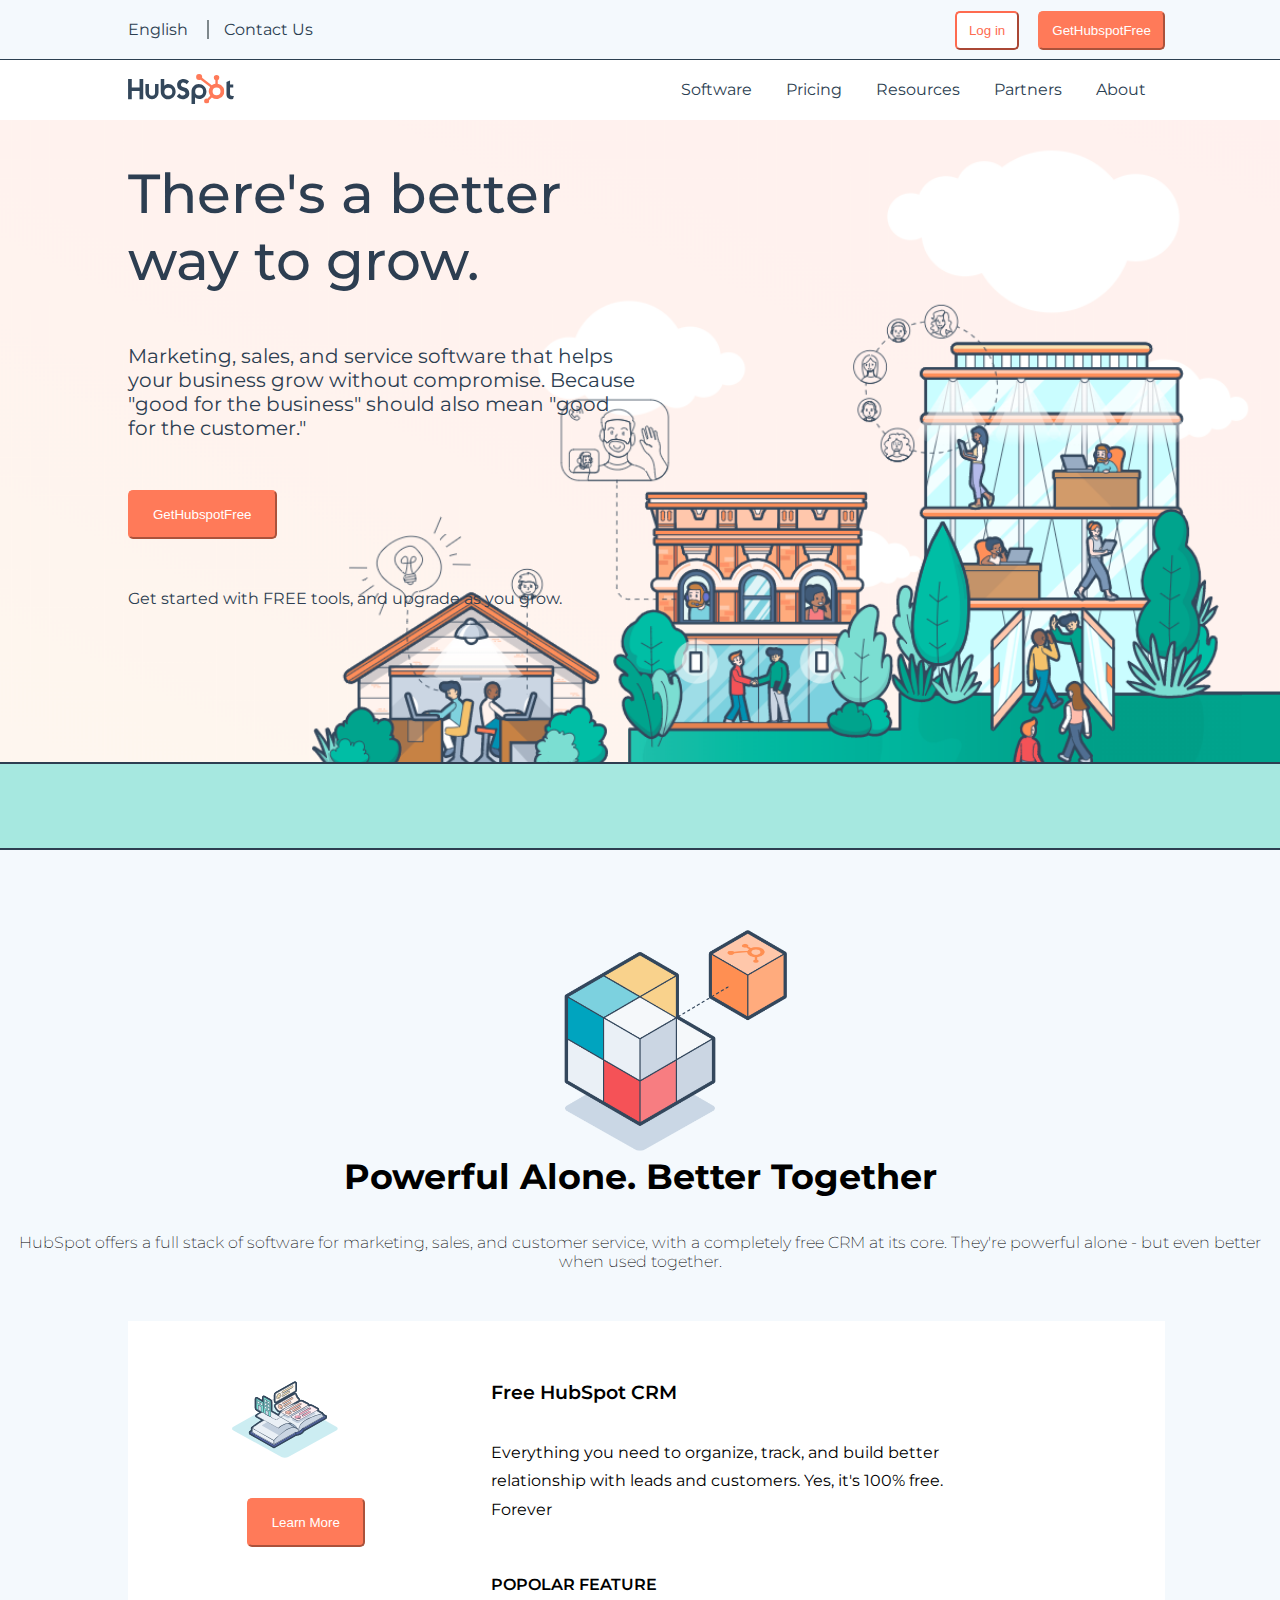
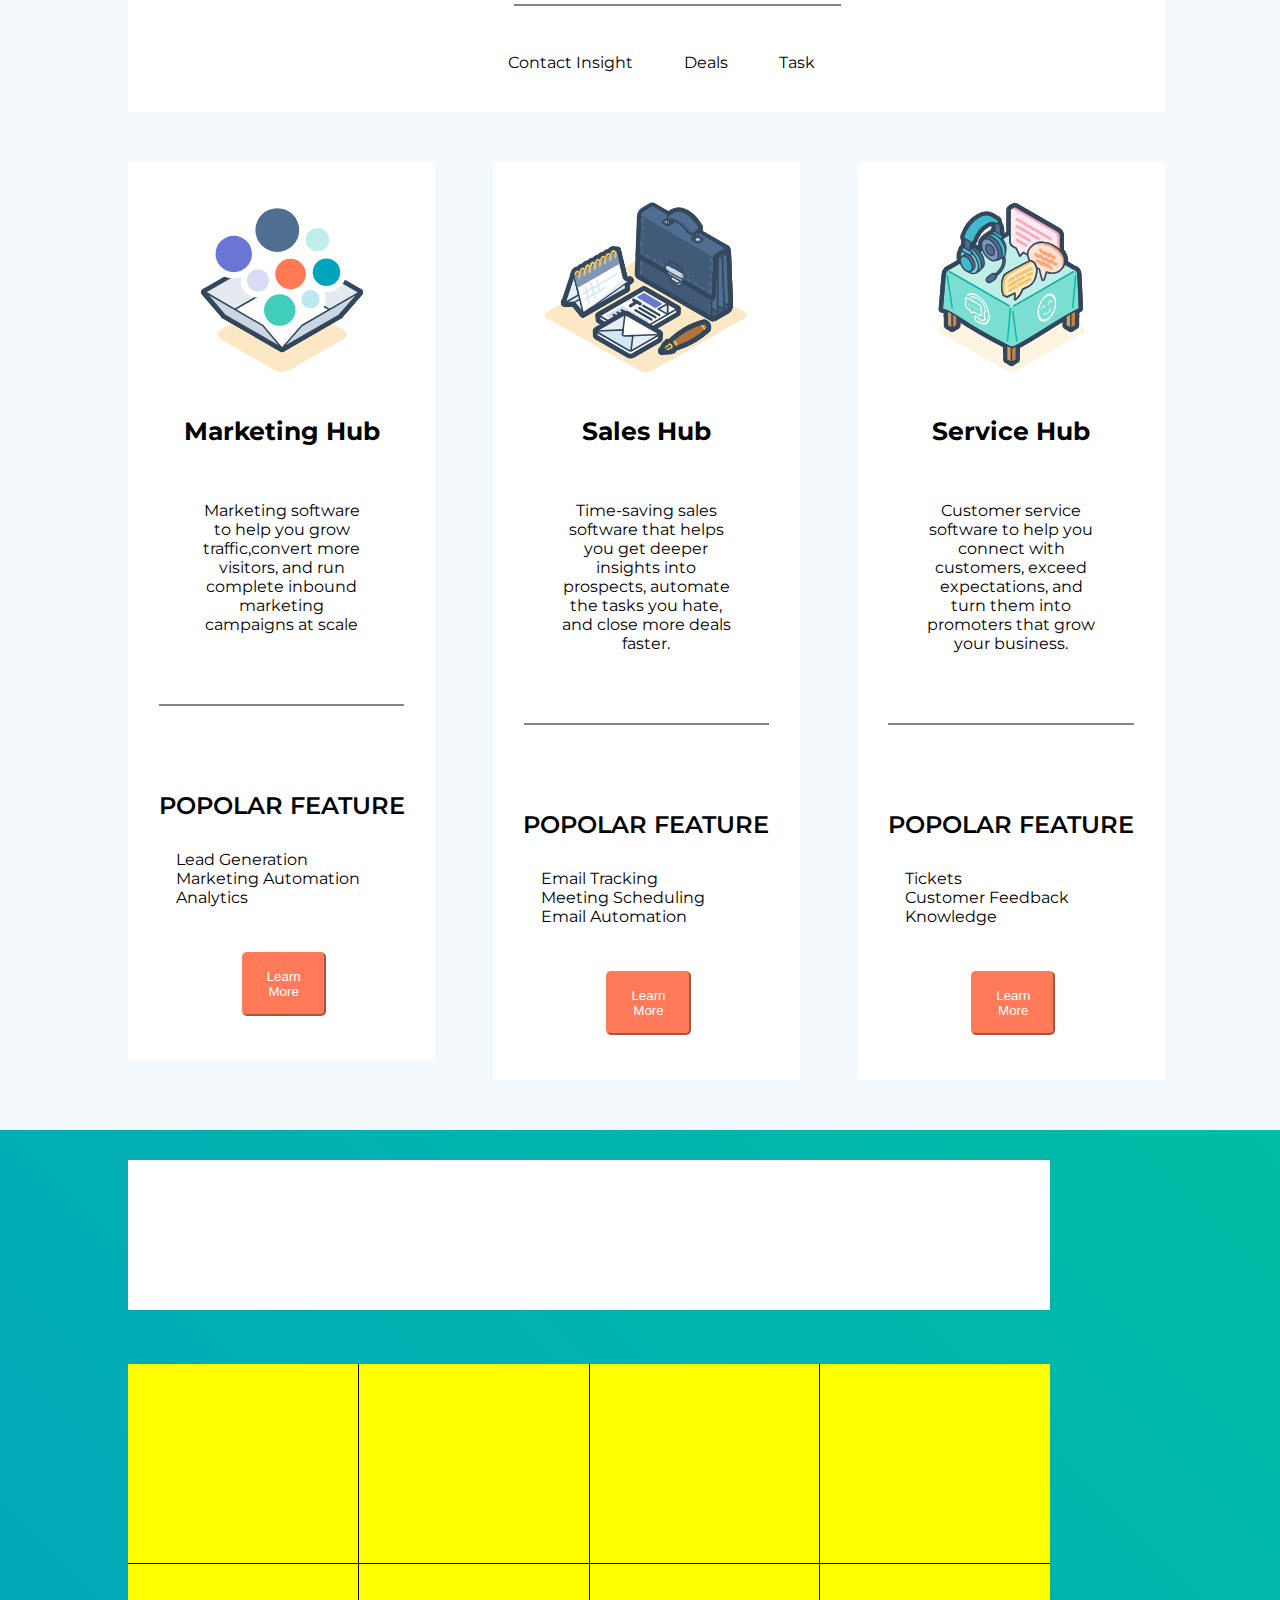
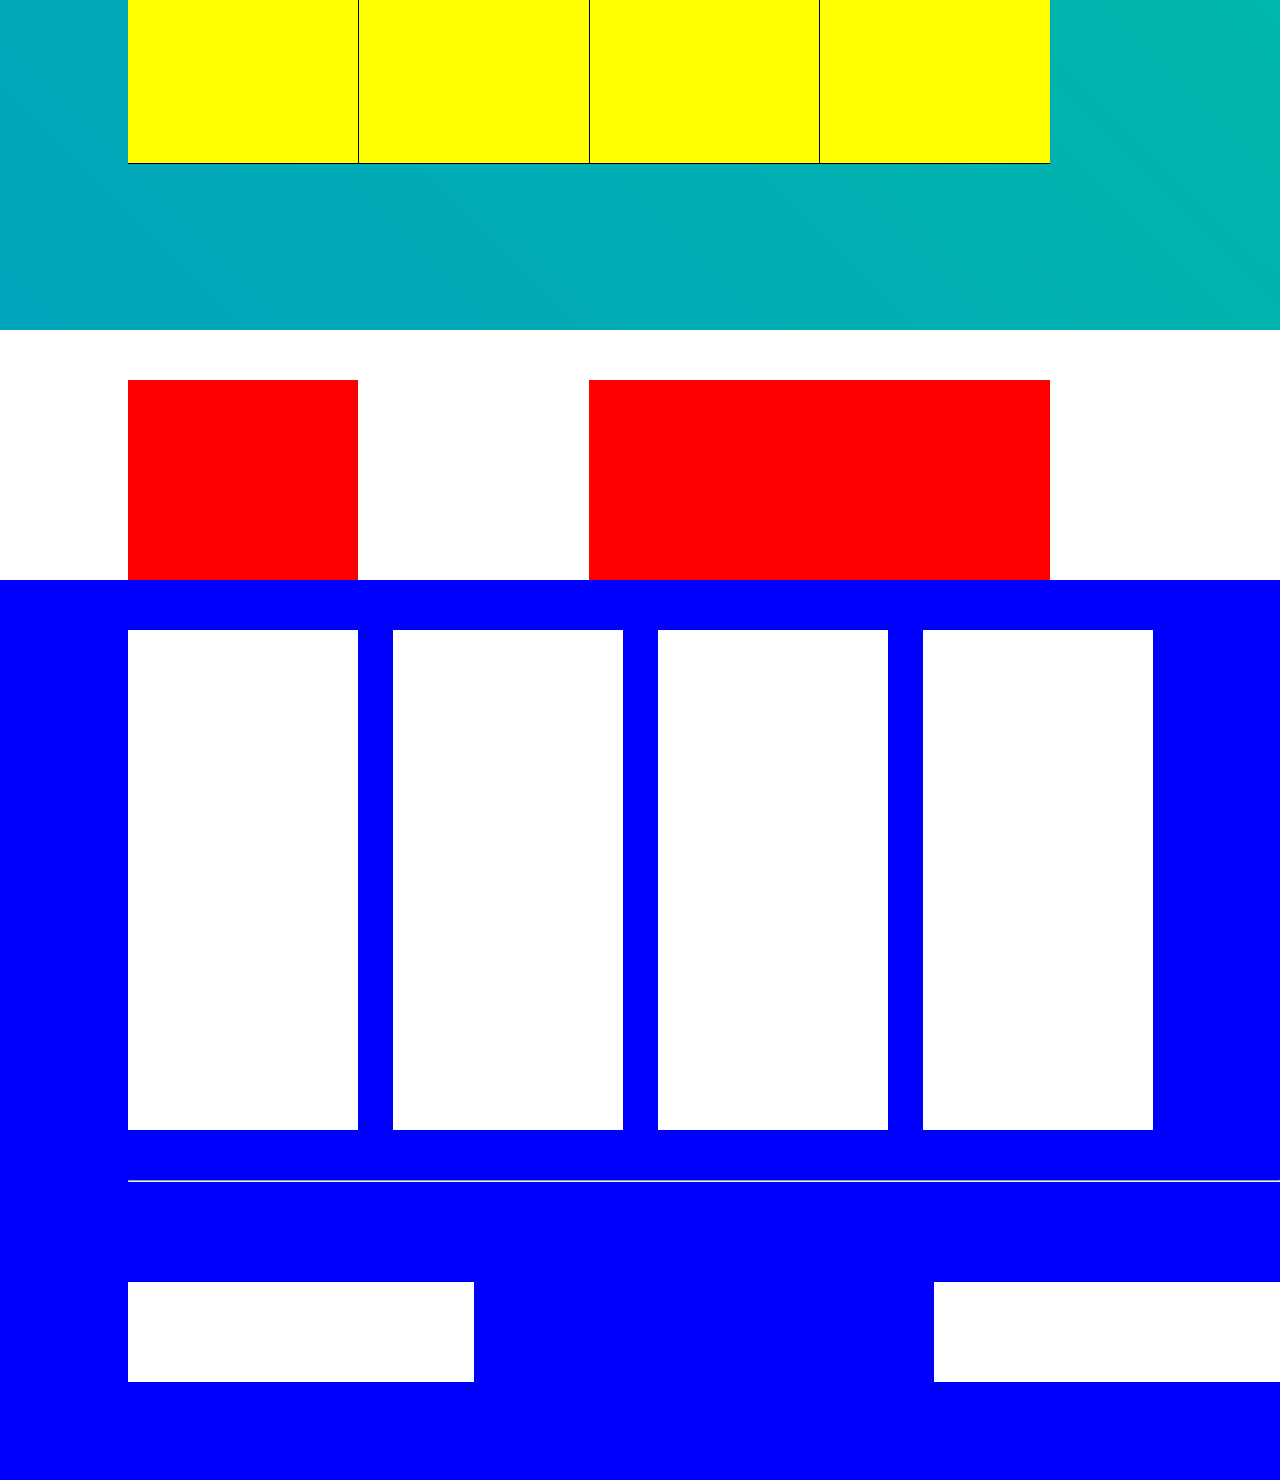
==== index.html @ d0aad94b "fine section main second" ====
<!DOCTYPE html>
<html lang="en" dir="ltr">
  <head>
    <meta charset="utf-8">
    <title>HubSpot</title>
    <link rel="stylesheet" href="https://cdnjs.cloudflare.com/ajax/libs/font-awesome/5.15.2/css/all.min.css" integrity="sha512-HK5fgLBL+xu6dm/Ii3z4xhlSUyZgTT9tuc/hSrtw6uzJOvgRr2a9jyxxT1ely+B+xFAmJKVSTbpM/CuL7qxO8w==" crossorigin="anonymous" />
    <link rel="stylesheet" href="css/master.css">
    <link rel="preconnect" href="https://fonts.gstatic.com">
    <link href="https://fonts.googleapis.com/css2?family=Montserrat:wght@200;300;400;500;600&display=swap" rel="stylesheet">
    <link rel="icon" href="https://media-exp1.licdn.com/dms/image/C560BAQFhSyJmEbHWJw/company-logo_200_200/0/1519875026111?e=2159024400&v=beta&t=oXu82OxSHB_DXRvJCaiJKzVWkulqdOVA9WjLGnRa8j0">
  </head>
  <body>

    <!-- intestazione pagina -->
    <header>
      <div class="row topheader">
        <div class="container header top">
          <div class="boxheaderfloat top left">
            <i class="fas fa-globe-europe"></i>
            <span>English</span>
            <i class="fas fa-chevron-down"></i>
            <a class="noline" href="#">Contact Us</a>
          </div>
          <div class="boxheaderfloat top right">
            <a class="noline" href="#"><i class="fas fa-search"></i></a>
            <button id="buttonwhite" class="button" type="button" name="button"><a class="noline" href="#">Log in</a></button>
            <button id="buttonslim" class="button orange" type="button" name="button"><a class="noline button" href="#">GetHubspotFree</a></button>
          </div>
        </div>
      </div>

      <div class="row nav">
        <div class="container header bottom">
          <div class="boxheaderfloat bottom left">
            <a href="#"><img src="img/logo.svg" alt=""></a>
          </div>
          <div class="boxheaderfloat bottom right">
            <span>Software</span>
            <i class="fas fa-chevron-down"></i>
            <span>Pricing</span>
            <i class="fas fa-chevron-down"></i>
            <span>Resources</span>
            <i class="fas fa-chevron-down"></i>
            <span>Partners</span>
            <i class="fas fa-chevron-down"></i>
            <span>About</span>
            <i class="fas fa-chevron-down"></i>
          </div>
        </div>
      </div>
    </header>

    <!-- parte in evidenza di pagina -->
    <div class="jumbotron">
      <div class="container contentjumbo">
        <h1>There's a better way to grow.</h1>
        <p>Marketing, sales, and service software that helps your business grow without compromise. Because "good for the business" should also mean "good for the customer."
        </p>
        <button class="button orange big" type="button" name="button">
          <a class="noline button" href="#">GetHubspotFree</a>
        </button>
        <span>Get started with FREE tools, and upgrade as you grow.</span>
      </div>
      <div class="pagedivision">
      </div>
    </div>

    <!-- parte centrale di pagina -->
    <main>
      <div class="contenitore azzurro">
        <div class="titlemain">
          <img src="img/cube.png" alt="">
          <h2>Powerful Alone. Better Together</h2>
          <p>HubSpot offers a full stack of software for marketing, sales, and customer service, with a completely free CRM at its core. They're powerful alone - but even better when used together.
          </p>
        </div>

        <div class="container main top">
          <section class="section main first">
            <div class="row">
              <div class="columns mainfirstleft ">
                <img src="img/book.svg" alt="immagine libro">
                <button class="button orange big" type="button" name="button"><a class="noline button" href="#">Learn More</a></button>
              </div>
              <div class="columns mainfirstright">
                <h3>Free HubSpot CRM</h3>
                <p>Everything you need to organize, track, and build better relationship with leads and customers. Yes, it's 100% free. Forever</p>
                <div>
                  <span class="bold">POPOLAR FEATURE</span>
                  <span id="linegrey"></span>
                </div>
                <ul>
                  <li><i class="fas fa-check-circle"></i>Contact Insight</li>
                  <li><i class="fas fa-check-circle"></i>Deals</li>
                  <li><i class="fas fa-check-circle"></i>Task</li>
                </ul>
              </div>
            </div>
          </section>

          <section class="section main second">
            <div class="row">
              <div class="columns mainsecond left">
                <div class="boxcentrato">
                  <img src="img/marketing.svg" alt="">
                  <h3>Marketing Hub</h3>
                  <p>Marketing software to help you grow traffic,convert more visitors, and run complete inbound marketing campaigns at scale </p>
                  <hr>
                  <span class="bold">POPOLAR FEATURE</span>
                </div>
                <ul>
                  <li><i class="fas fa-check-circle"></i>Lead Generation</li>
                  <li><i class="fas fa-check-circle"></i>Marketing Automation</li>
                  <li><i class="fas fa-check-circle"></i>Analytics</li>
                </ul>
                <button class="button orange big" type="button" name="button"><a class="noline button" href="#">Learn More</a></button>
              </div>
              <div class="columns mainsecond central">
                <div class="boxcentrato">
                  <img src="img/sales.svg" alt="">
                  <h3>Sales Hub</h3>
                  <p>Time-saving sales software that helps you get deeper insights into prospects, automate the tasks you hate, and close more deals faster.</p>
                  <hr>
                  <span class="bold">POPOLAR FEATURE</span>
                </div>
                <ul>
                  <li><i class="fas fa-check-circle"></i>Email Tracking</li>
                  <li><i class="fas fa-check-circle"></i>Meeting Scheduling</li>
                  <li><i class="fas fa-check-circle"></i>Email Automation</li>
                </ul>
                <button class="button orange big" type="button" name="button"><a class="noline button" href="#">Learn More</a></button>
              </div>
              <div class="columns mainsecond right">
                <div class="boxcentrato">
                  <img src="img/service.svg" alt="">
                  <h3>Service Hub</h3>
                  <p>Customer service software to help you connect with customers, exceed expectations, and turn them into promoters that grow your business.</p>
                  <hr>
                  <span class="bold">POPOLAR FEATURE</span>
                </div>
                <ul>
                  <li><i class="fas fa-check-circle"></i>Tickets</li>
                  <li><i class="fas fa-check-circle"></i>Customer Feedback</li>
                  <li><i class="fas fa-check-circle"></i>Knowledge</li>
                </ul>
                <button class="button orange big" type="button" name="button"><a class="noline button" href="#">Learn More</a></button>
              </div>
            </div>
          </section>
        </div>
      </div>

      <div class="contenitore verde">
        <div class="container main middle ">
          <section class="section main third">
            <div class="titlesectionthird">

            </div>
            <div class="row">
              <div class="blockinfo middle">

              </div>
              <div class="blockinfo middle marginleft">

              </div>
              <div class="blockinfo middle marginleft">

              </div>
              <div class="blockinfo middle marginleft">

              </div>

            </div>

            <div class="row">
              <div class="blockinfo middle">

              </div>
              <div class="blockinfo middle marginleft">

              </div>
              <div class="blockinfo middle marginleft">

              </div>
              <div class="blockinfo middle marginleft">

            </div>
          </section>

        </div>

      </div>


      <div class="container main bottom">
        <section class="section main four">
          <div class="row">
            <div class="blockinfo bottom left">

            </div>

            <div class="blockinfo bottom right">

            </div>

          </div>

          <div class="row">

          </div>
        </section>

      </div>

    </main>



    <!-- piè di pagina  -->
    <footer>
      <div class="container footer">
        <section class="section footer first">
          <div class="row">
            <div class="list one">

            </div>
            <div class="list two">

            </div>
            <div class="list three">

            </div>
            <div class="list four">

            </div>

          </div>

        </section>

        <section class="section footer second">
          <div class="language">
            <hr>

          </div>
          <div class="row">
            <div class="asidefooter left">

            </div>

            <div class="asidefooter right">

            </div>

          </div>

        </section>


      </div>


    </footer>

  </body>
</html>
---- css/master.css ----
/* regole generali */
*{
  margin: 0;
  padding: 0;
  box-sizing: border-box;
}

body{
  font-family: 'Montserrat', sans-serif;
}

.row::after{
  content: "";
  display: table;
  clear: both;
}

.container{
  margin-left: 10%;
}

.button{
  border-radius: 5px;
}

.button.orange.big{
  padding: 15px 23px;
}

.button.orange{
  background-color: #ff7a59;
  border-color: #ff7a59;
  color: #fff;
}

.noline.button{
  color: #fff;
}

.noline{
  text-decoration: none;
}

.fas.fa-check-circle{
  color: #ff7a59;
  padding-right: 17px;
}

/* regole di header */
header{
  width: 100%;
  position: fixed;
  top: 0;
  z-index: 200;
}

.boxheaderfloat.left{
  float: left;
}

.boxheaderfloat.right{
  float: right;
}

.boxheaderfloat{
  color: rgb(44, 64, 81);
}

/* regole topheader */
.row.topheader{
  height: 60px;
  background-color: #f4f9fd;
  border-bottom: 1px solid rgb(44, 64, 81);
}

.container.header{
  line-height: 60px;
}

.boxheaderfloat.top.left>.fas.fa-chevron-down{
  border-right: 2px solid rgb(126, 136, 140);
  padding-right: 15px;
}

.boxheaderfloat.top.left>a{
  color: rgb(44, 64, 81);
  padding-left: 15px;
}

.boxheaderfloat.top.right{
  margin-right: 10%;
}

.fas.fa-search{
  color: rgb(0, 154, 181);
}

#buttonwhite, #buttonslim{
  padding: 10px 12px;
}

#buttonwhite{
  border-color: rgb(254, 107, 80);
  background-color: #fff;
  margin-right: 15px;
  margin-left: 15px;
}

#buttonwhite>a{
  color: rgb(254, 107, 80);
}

/* regole header bottom */
.row.nav{
  height: 60px;
  background-color: #fff;
}

.boxheaderfloat.bottom.right{
  margin-right: 9%;
}

.boxheaderfloat.bottom.right>span, .boxheaderfloat.bottom.right>i{
  padding-right: 15px;
}

.boxheaderfloat.bottom.left img{
  padding-top: 14px;
}

/* regole jumbotron */
.jumbotron{
  position: relative;
  background-color: #fff3ee;
  background-image: url("../img/jumbotron.png");
  background-size: 1510px;
  background-position: 100% 100%;
  background-repeat: no-repeat;
  height: 730px;
  margin-top: 120px;
}

.container.contentjumbo{
  width: 40%;
  padding-top: 40px;
}

.contentjumbo{
  color: rgb(45, 62, 81);
}

.contentjumbo>h1{
  font-size: 55px;
  font-weight: 500;
}

.contentjumbo>p{
  font-size: 20px;
  margin-top: 50px;
  margin-bottom: 50px;
}

.contentjumbo>span{
  display: block;
  margin-top: 50px;
}

.pagedivision{
  background-color: rgb(166, 232, 224);
  border-top: 2px solid rgb(45, 62, 81);
  border-bottom: 2px solid rgb(45, 62, 81);
  position: absolute;
  bottom: 0;
  left: 0;
  height: 88px;
  width: 100%;
}

/* regole di main */
main{
  /* regole di debug */
}

.contenitore.azzurro{
  background-color: #f4f9fd;
}

.titlemain{
  text-align: center;
  padding-top: 80px;
}

.titlemain>img{
  width: 23%;
}

.titlemain>h2{
  font-size: 35px;
  padding-bottom: 35px;
}

.titlemain>p{
  font-weight: 200;
  padding-bottom: 50px;
}

/* regole prima sezione main */
.section.main.first{
  width: 90%;
  background-color: #fff;
}

.columns{
  float: left;
}

.columns.mainfirstleft{
  width: 35%;
  padding-top: 60px;
  padding-left: 10%;
}

.columns.mainfirstleft>img{
  width: 41%;
  display: block;
}

.columns.mainfirstleft>button{
  margin-top: 40px;
  margin-left: 15px;
  padding-bottom: 60px;
}

.columns.mainfirstright{
  width: 45%;
  padding-top: 60px;
}

.columns.mainfirstright>h3{
  margin-bottom: 35px;
  font-weight: 600;
}

.columns.mainfirstright>p{
  line-height: 1.8;
  margin-bottom: 50px;
}

.columns.mainfirstright>div,.columns.mainfirstright>ul{
  padding-bottom: 40px;
}

.bold{
  font-weight: 600;
}

#linegrey{
  display: inline-block;
  width: 70%;
  height: 2px;
  margin-left: 5%;
  background-color: rgb(126, 136, 140);
  vertical-align: middle;
}

.columns.mainfirstright li{
  display: inline-block;
  padding-right: 30px;
}

/* sezione main second */
.columns.mainsecond{
  width: calc(80% / 3);
  background-color: #fff;
  margin-top: 50px;
  margin-bottom: 50px;
}

.columns.mainsecond.central{
  margin-left: 5%;
  margin-right: 5%;
}

.boxcentrato{
  text-align: center;
}

.columns.mainsecond img{
  height: 170px;
  margin-top: 40px;
  margin-bottom: 40px;
}

.columns.mainsecond h3{
  font-size: 25px;
  margin-bottom: 35px;
}

.columns.mainsecond p{
  padding: 20px 66px;
}

.columns.mainsecond hr{
  width: 80%;
  margin: 50px 10% 85px 10%;
  border: 1px solid rgb(126, 136, 140);
}

.columns.mainsecond span{
  font-size: 24px;
}

.columns.mainsecond ul{
  list-style-type: none;
  margin-left: 10%;
  margin-top: 30px;
}

.columns.mainsecond>button{
  margin: 45px 37%;
}

/* regole terza sezione main */
.contenitore.verde{
  /* regole di debug */
  height: 800px;
  background-image: linear-gradient(45deg
    ,#00a4bd,#00bda5);
}

.titlesectionthird{
  /* regole di debug */
  display: inline-block;
  height: 150px;
  width: 80%;
  background-color: white;
  margin-top: 30px;
  margin-bottom: 50px;
}

.blockinfo.middle{
  float: left;
  /* regole di debug */
  height: 200px;
  width: 20%;
  background-color: yellow;
  border-bottom: 1px solid black;
}

.blockinfo.middle.marginleft{
  /* regole di debug */
  border-left: 1px solid black;
}

.blockinfo.bottom{
  /* regole debug */
  float: left;
}

.blockinfo.bottom.left{
  /* regole di debug */
  width: 20%;
  height: 200px;
  background-color: red;
  margin-top: 50px;
}

.blockinfo.bottom.right{
  /* regole di debug */
  width: 40%;
  height: 200px;
  margin-top: 50px;
  margin-left: 20%;
  background-color: red;
}

footer{
  /* regole debug */
  height: 900px;
  background-color: blue;
}

.section.footer.first{
  margin-bottom: 50px;
}

.list{
  /* regole debug */
  width: 20%;
  height: 500px;
  background-color: #fff;
  float: left;
  margin-top: 50px;
  margin-right: 3%;
}

.asidefooter{
  /* regole di debug */
  height: 100px;
  width: 30%;
  background-color: #fff;
  margin-top: 100px;
}

.asidefooter.left{
  float: left;
}

.asidefooter.right{
  float: right;
}
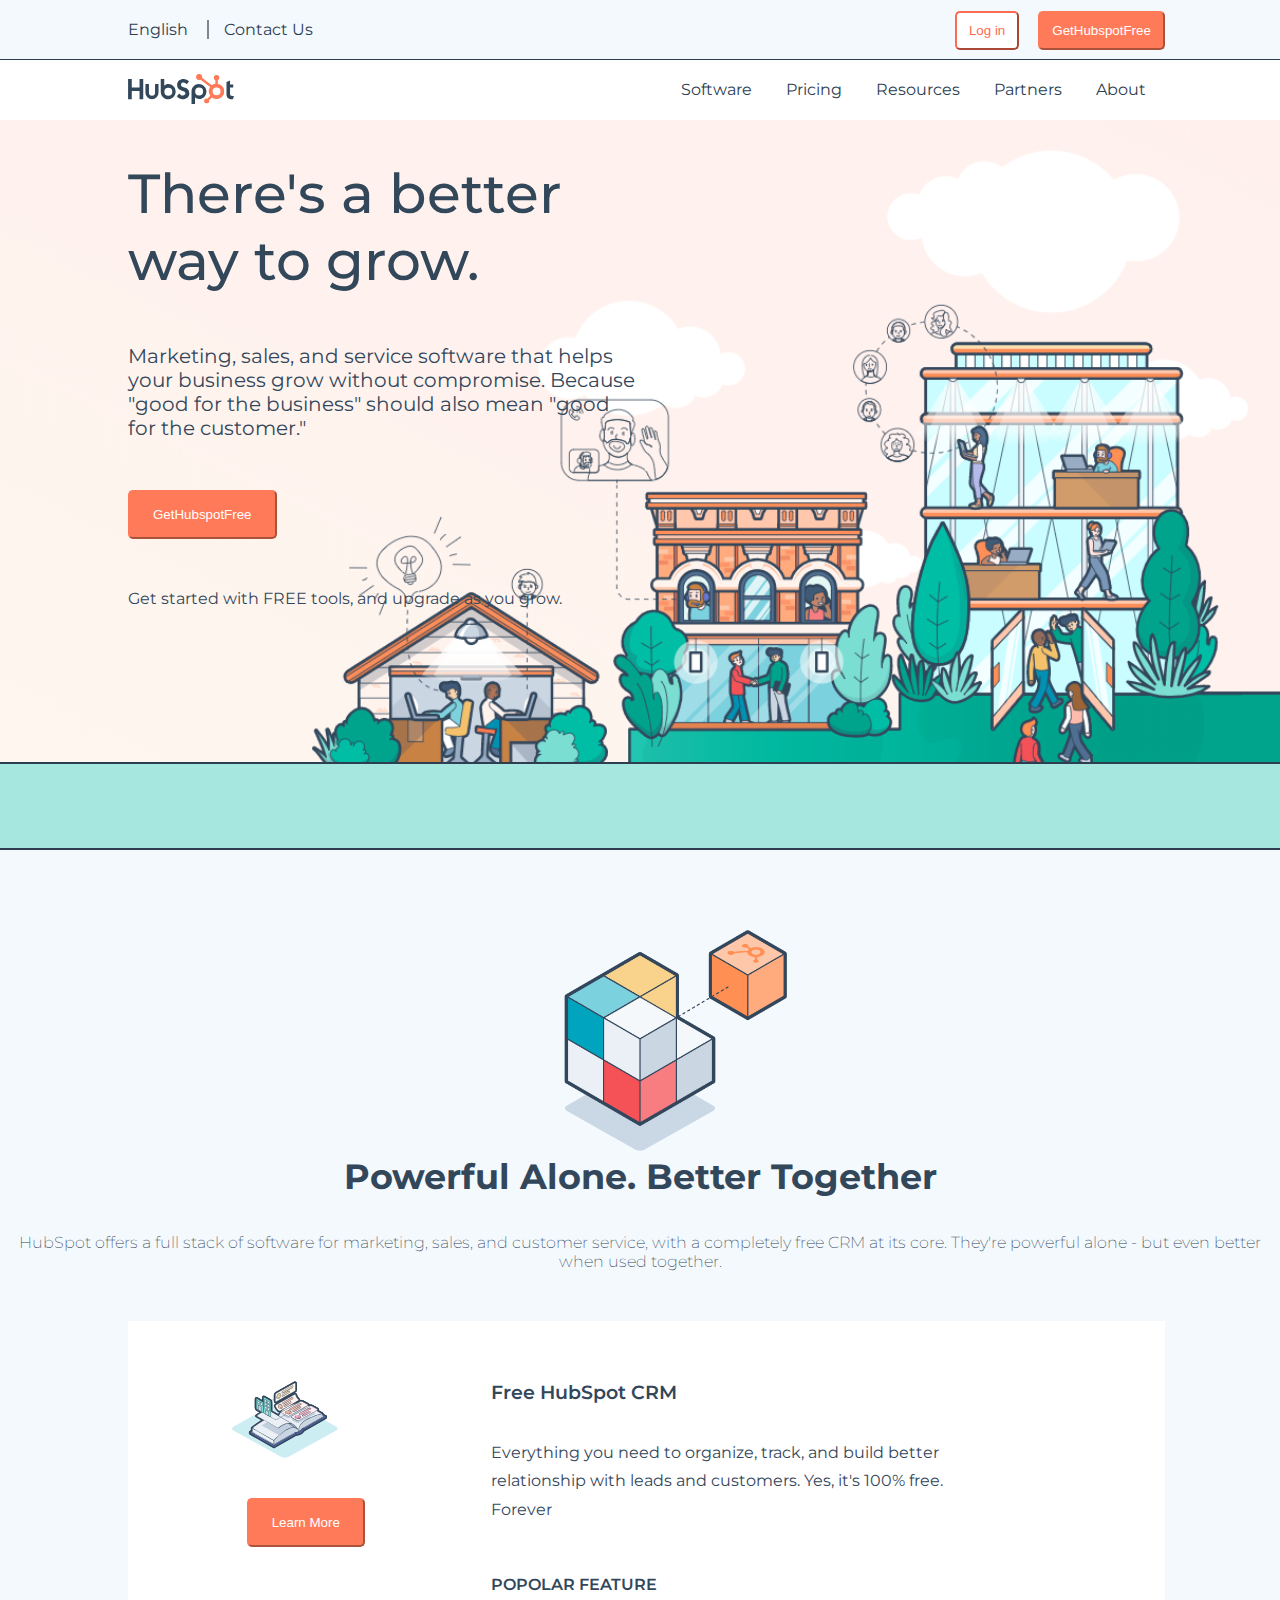
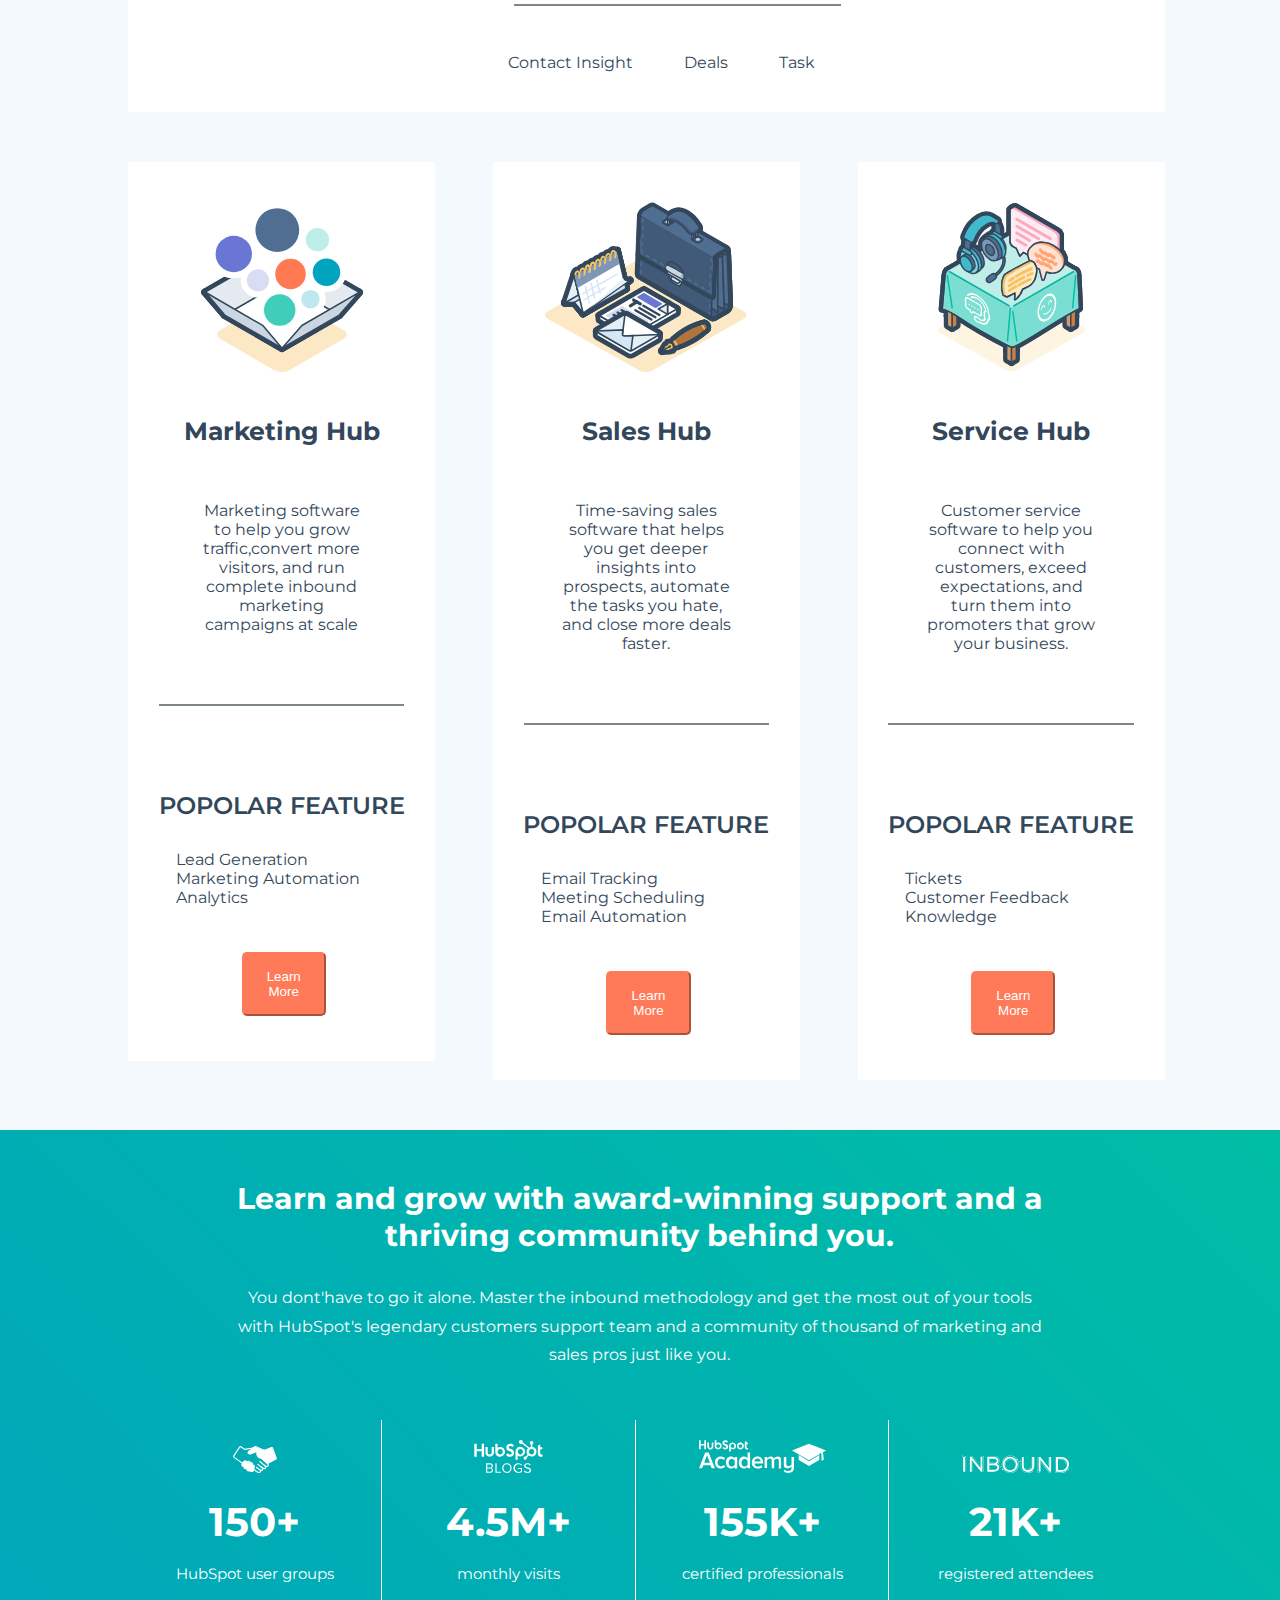
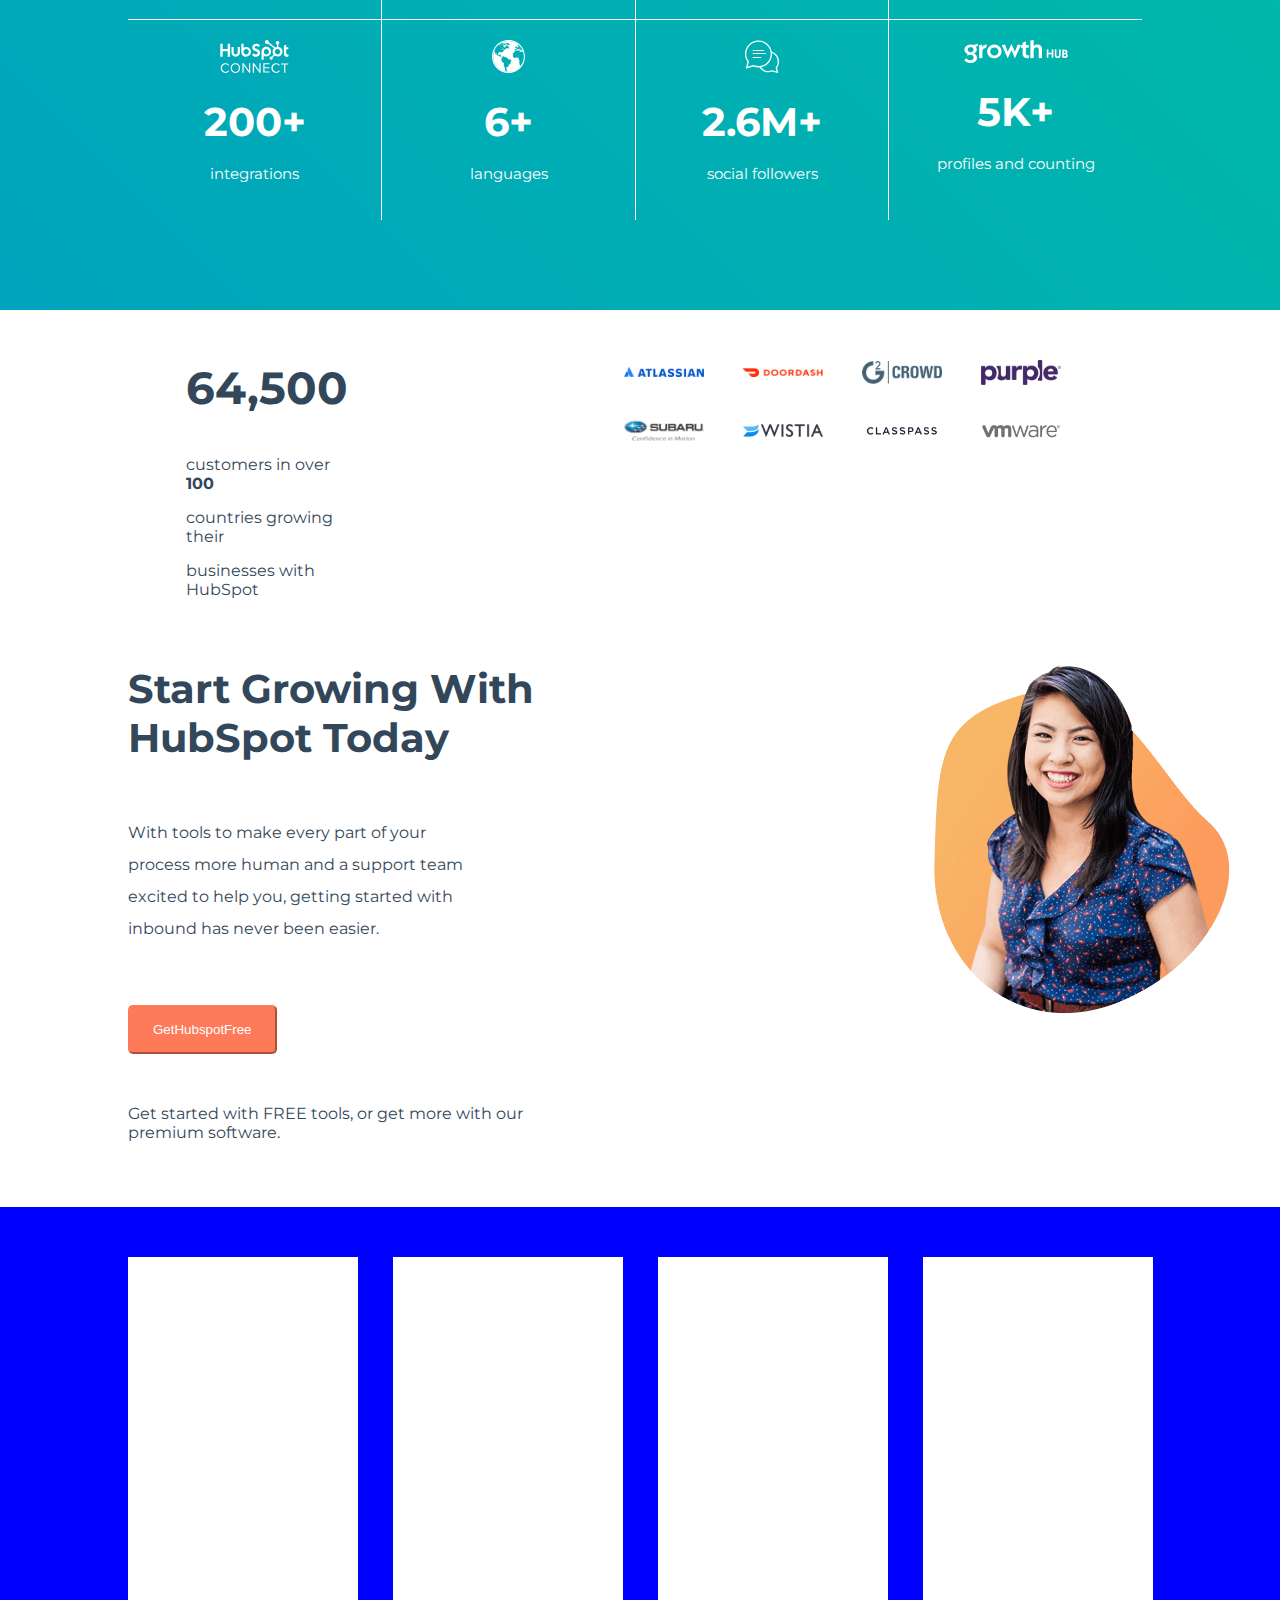
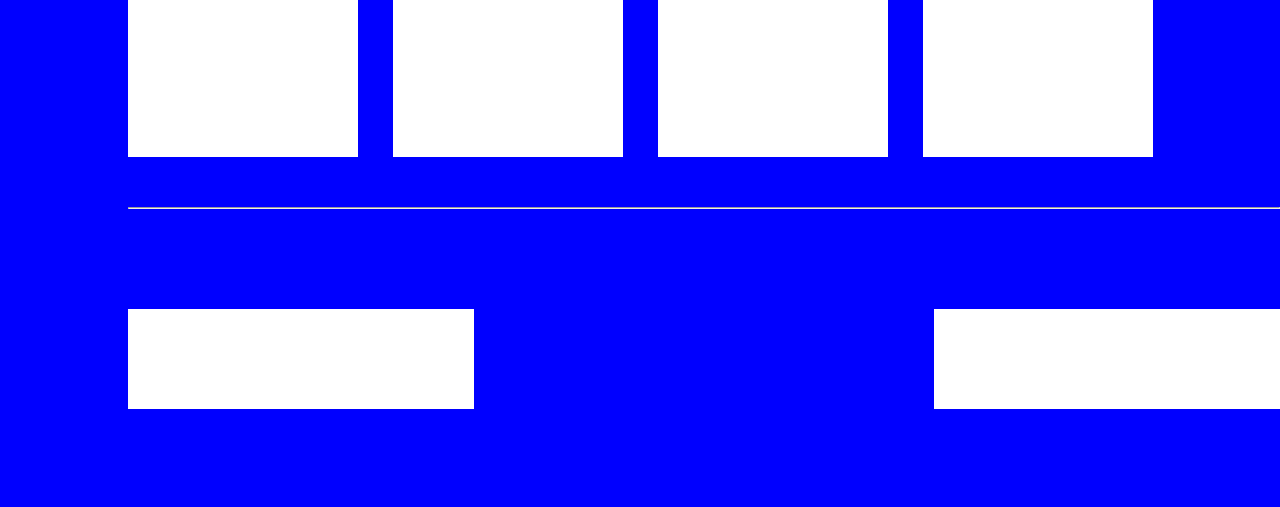
==== commit 03ce89f8: "main complete" ====
--- a/index.html
+++ b/index.html
@@ -151,67 +151,100 @@
       </div>
 
       <div class="contenitore verde">
-        <div class="container main middle ">
-          <section class="section main third">
-            <div class="titlesectionthird">
-
-            </div>
+        <section class="section main third">
+          <div class="titlesectionthird">
+            <h2>Learn and grow with award-winning support and a thriving community behind you.</h2>
+            <p>You dont'have to go it alone. Master the inbound methodology and get the most out of your tools with HubSpot's legendary customers support team and a community of thousand of marketing and sales pros just like you.</p>
+          </div>
+          <div class="container table">
+            <div class="row">
+              <div class="blockinfo middle top">
+                <img src="img/homepage_community_agency.svg" alt="">
+                <h2>150+</h2>
+                <span>HubSpot user groups</span>
+              </div>
+              <div class="blockinfo middle marginleft top">
+                <img src="img/homepage_community_blog.svg" alt="">
+                <h2>4.5M+</h2>
+                <span>monthly visits</span>
+              </div>
+              <div class="blockinfo middle marginleft top">
+                <img src="img/homepage_community_academy.svg" alt="">
+                <h2>155K+</h2>
+                <span>certified professionals</span>
+              </div>
+              <div class="blockinfo middle marginleft top">
+                <img src="img/homepage_community_inbound.svg" alt="">
+                <h2>21K+</h2>
+                <span>registered attendees</span>
+              </div>
+            </div>
+
             <div class="row">
               <div class="blockinfo middle">
-
+                <img src="img/homepage_community_connect.svg" alt="">
+                <h2>200+</h2>
+                <span>integrations</span>
               </div>
               <div class="blockinfo middle marginleft">
-
+                <img src="img/homepage_community_globe.svg" alt="">
+                <h2>6+</h2>
+                <span>languages</span>
               </div>
               <div class="blockinfo middle marginleft">
-
+                <img src="img/homepage_community_followers.svg" alt="">
+                <h2>2.6M+</h2>
+                <span>social followers</span>
               </div>
               <div class="blockinfo middle marginleft">
-
-              </div>
-
-            </div>
-
-            <div class="row">
-              <div class="blockinfo middle">
-
-              </div>
-              <div class="blockinfo middle marginleft">
-
-              </div>
-              <div class="blockinfo middle marginleft">
-
-              </div>
-              <div class="blockinfo middle marginleft">
-
-            </div>
-          </section>
-
-        </div>
-
-      </div>
-
+                <img src="img/growthhub-white-small-1.svg" alt="">
+                <h2>5K+</h2>
+                <span>profiles and counting</span>
+            </div>
+          </div>
+        </section>
+
+      </div>
 
       <div class="container main bottom">
         <section class="section main four">
           <div class="row">
-            <div class="blockinfo bottom left">
-
-            </div>
-
-            <div class="blockinfo bottom right">
-
-            </div>
-
-          </div>
-
-          <div class="row">
-
-          </div>
-        </section>
-
-      </div>
-
+            <div class="blockinfo bottom up left">
+              <h2>64,500</h2>
+              <span>customers in over <b>100</b></span>
+              <span>countries growing their</span>
+              <span>businesses with HubSpot</span>
+            </div>
+
+            <div class="blockinfo bottom up right">
+              <div class="logo top">
+                <img src="img/atlassian.png" alt="">
+                <img src="img/doordash.png" alt="">
+                <img src="img/g2crowd-logo@2x.png" alt="">
+                <img src="img/purple-logo@2x.png" alt="">
+              </div>
+              <div class="logo bottom">
+                <img src="img/subaru.png" alt="">
+                <img src="img/wistia.png" alt="">
+                <img src="img/classpass.png" alt="">
+                <img src="img/vmware.png" alt="">
+              </div>
+            </div>
+          </div>
+
+          <div class="row">
+            <div class="blockinfo bottom down left">
+              <h2>Start Growing With HubSpot Today</h2>
+              <p>With tools to make every part of your process more human and a support team excited to help you, getting started with inbound has never been easier.</p>
+              <button class="button orange big" type="button" name="button"><a class="noline button" href="#">GetHubspotFree</a></button>
+              <span>Get started with FREE tools, or get more with our premium software.</span>
+            </div>
+            <div class="blockinfo bottom down right">
+              <img src="img/woman.webp" alt="">
+            </div>
+          </div>
+        </section>
+      </div>
     </main>
 
 
--- a/css/master.css
+++ b/css/master.css
@@ -17,6 +17,10 @@
 
 .container{
   margin-left: 10%;
+}
+
+.contentjumbo, .container.main.bottom, .contenitore.azzurro{
+  color: #33475B;
 }
 
 .button{
@@ -145,10 +149,6 @@
   padding-top: 40px;
 }
 
-.contentjumbo{
-  color: rgb(45, 62, 81);
-}
-
 .contentjumbo>h1{
   font-size: 55px;
   font-weight: 500;
@@ -322,57 +322,133 @@
 
 /* regole terza sezione main */
 .contenitore.verde{
-  /* regole di debug */
-  height: 800px;
+  height: 780px;
   background-image: linear-gradient(45deg
-    ,#00a4bd,#00bda5);
+  ,#00a4bd,#00bda5);
+  text-align: center;
 }
 
 .titlesectionthird{
-  /* regole di debug */
-  display: inline-block;
-  height: 150px;
-  width: 80%;
-  background-color: white;
-  margin-top: 30px;
+  color: #fff;
+  width: 63%;
+  margin: 0 auto;
+  padding-top: 50px;
+  padding-bottom: 50px;
+}
+
+.titlesectionthird>h2{
+  font-size: 30px;
+  padding-bottom: 30px;
+}
+
+.titlesectionthird>p{
+  font-size: 16px;
+  line-height: 1.8;
+}
+
+/* sezioni blockinfo */
+.blockinfo{
+  float: left;
+}
+
+.blockinfo.middle{
+  height: 200px;
+  width: 22%;
+  color: #fff;
+}
+
+.blockinfo.middle.top{
+  border-bottom: 1px solid #fff;
+}
+
+.blockinfo.middle.marginleft{
+  border-left: 1px solid #fff;
+}
+
+.blockinfo.middle img{
+  padding-top: 20px;
+  padding-bottom: 20px;
+}
+
+.blockinfo.middle h2{
+  font-size: 40px;
+  padding-bottom: 18px;
+}
+
+.blockinfo.middle span{
+  font-size: 15px;
+  padding-bottom: 25px;
+}
+/* section four */
+/* blockinfo bottom up*/
+.blockinfo.bottom{
+  margin-top: 50px;
+}
+
+.blockinfo.bottom.up.left{
+  width: 20%;
+  padding-left: 5%;
+}
+
+.blockinfo.bottom.up.right{
+  width: 50%;
+  margin-left: 20%;
+}
+
+.blockinfo.bottom.up.left>h2{
+  font-size: 45px;
+  padding-bottom: 40px;
+}
+
+.blockinfo.bottom.up.left>span{
+  display: block;
+  padding-bottom: 15px;
+}
+
+.logo.top{
+  margin-bottom: 30px;
+}
+
+.logo>img{
+  max-width: 20%;
+  padding-left: 35px;
+  vertical-align: middle;
+}
+
+.blockinfo.bottom.down.left{
+  width: 40%;
+}
+
+.blockinfo.bottom.down.right{
+  width: 25%;
+  margin-left: 30%;
+}
+
+.blockinfo.bottom.down.left>h2{
+  font-size: 40px;
+  padding-bottom: 55px;
+}
+
+.blockinfo.bottom.down.left>p{
+  padding-bottom: 60px;
+  width: 76%;
+  line-height: 2;
+}
+
+.blockinfo.bottom.down.left>button{
   margin-bottom: 50px;
 }
 
-.blockinfo.middle{
-  float: left;
-  /* regole di debug */
-  height: 200px;
-  width: 20%;
-  background-color: yellow;
-  border-bottom: 1px solid black;
-}
-
-.blockinfo.middle.marginleft{
-  /* regole di debug */
-  border-left: 1px solid black;
-}
-
-.blockinfo.bottom{
-  /* regole debug */
-  float: left;
-}
-
-.blockinfo.bottom.left{
-  /* regole di debug */
-  width: 20%;
-  height: 200px;
-  background-color: red;
-  margin-top: 50px;
-}
-
-.blockinfo.bottom.right{
-  /* regole di debug */
-  width: 40%;
-  height: 200px;
-  margin-top: 50px;
-  margin-left: 20%;
-  background-color: red;
-}
+.blockinfo.bottom.down.left>span{
+  display: block;
+  margin-bottom: 65px;
+}
+
+.blockinfo.bottom.down.right>img{
+  height: 350px;
+}
+
+/* blockinfo bottom down */
 
 footer{
   /* regole debug */
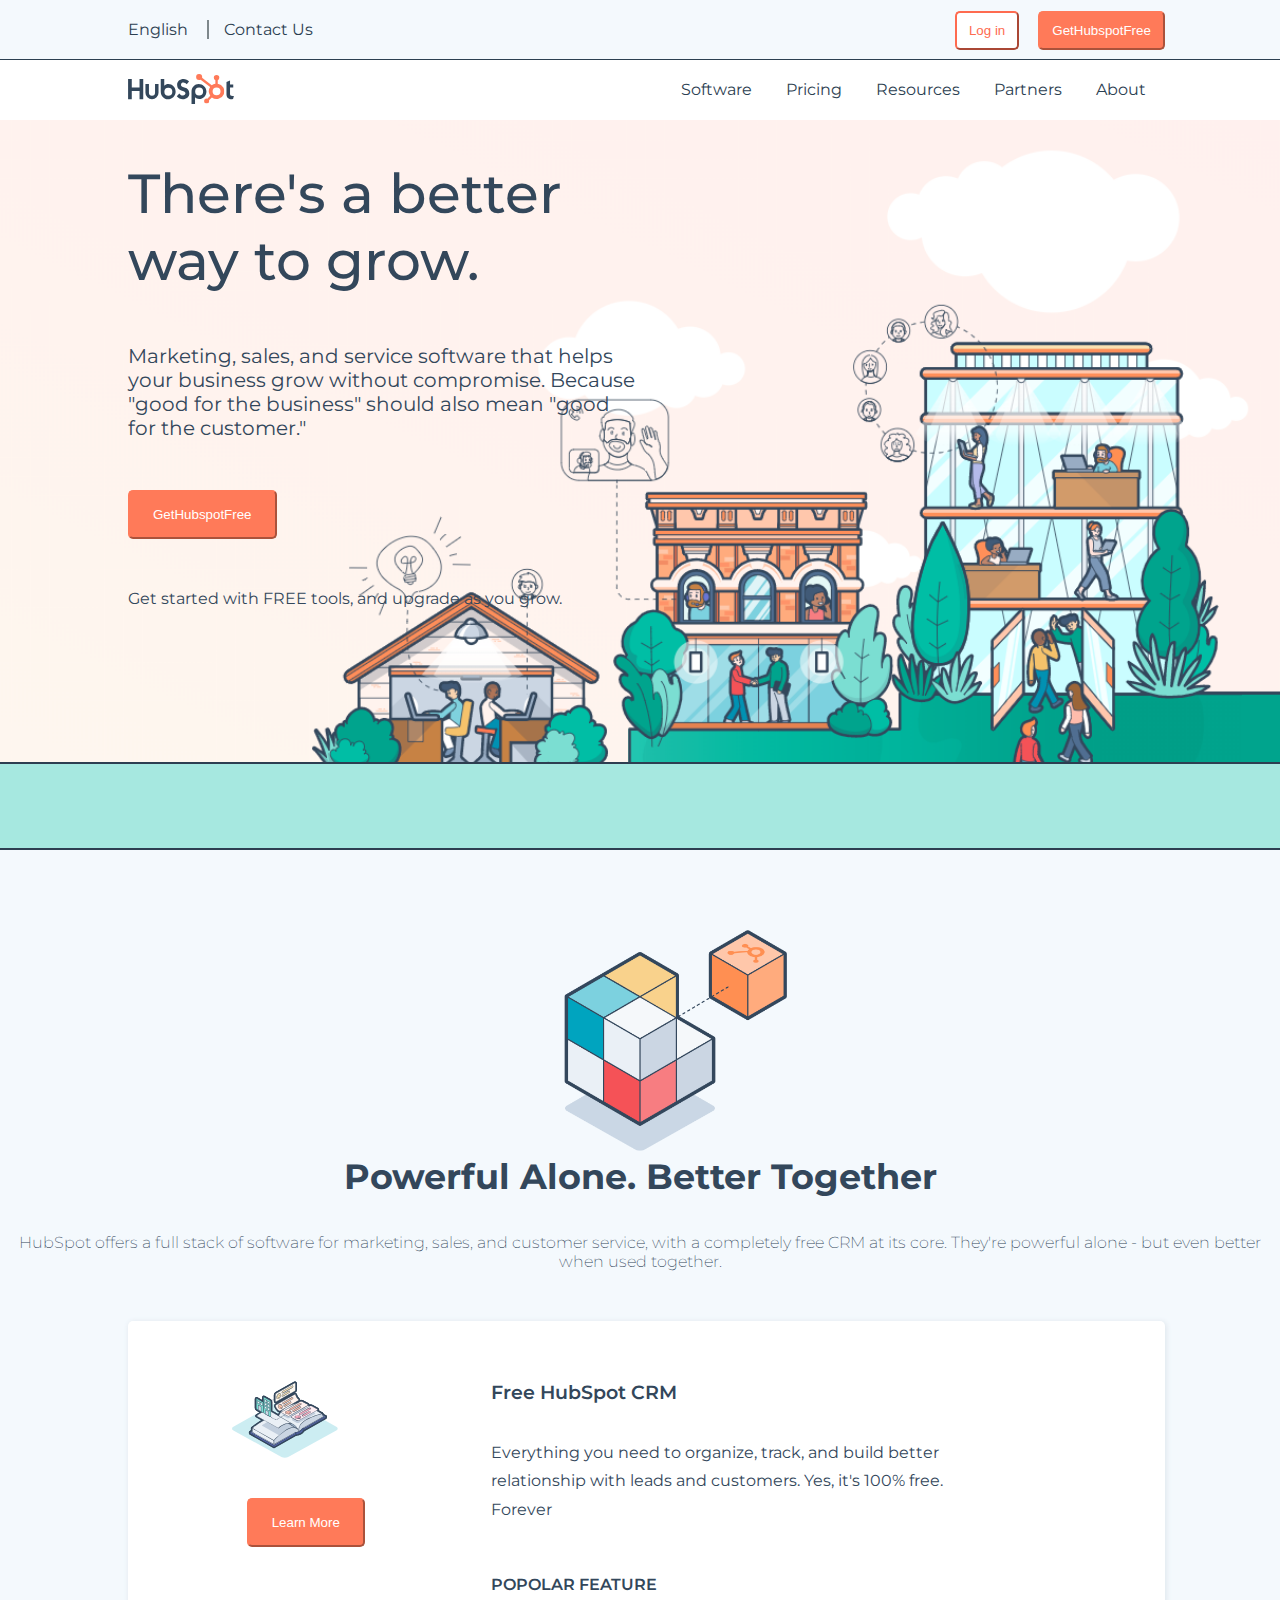
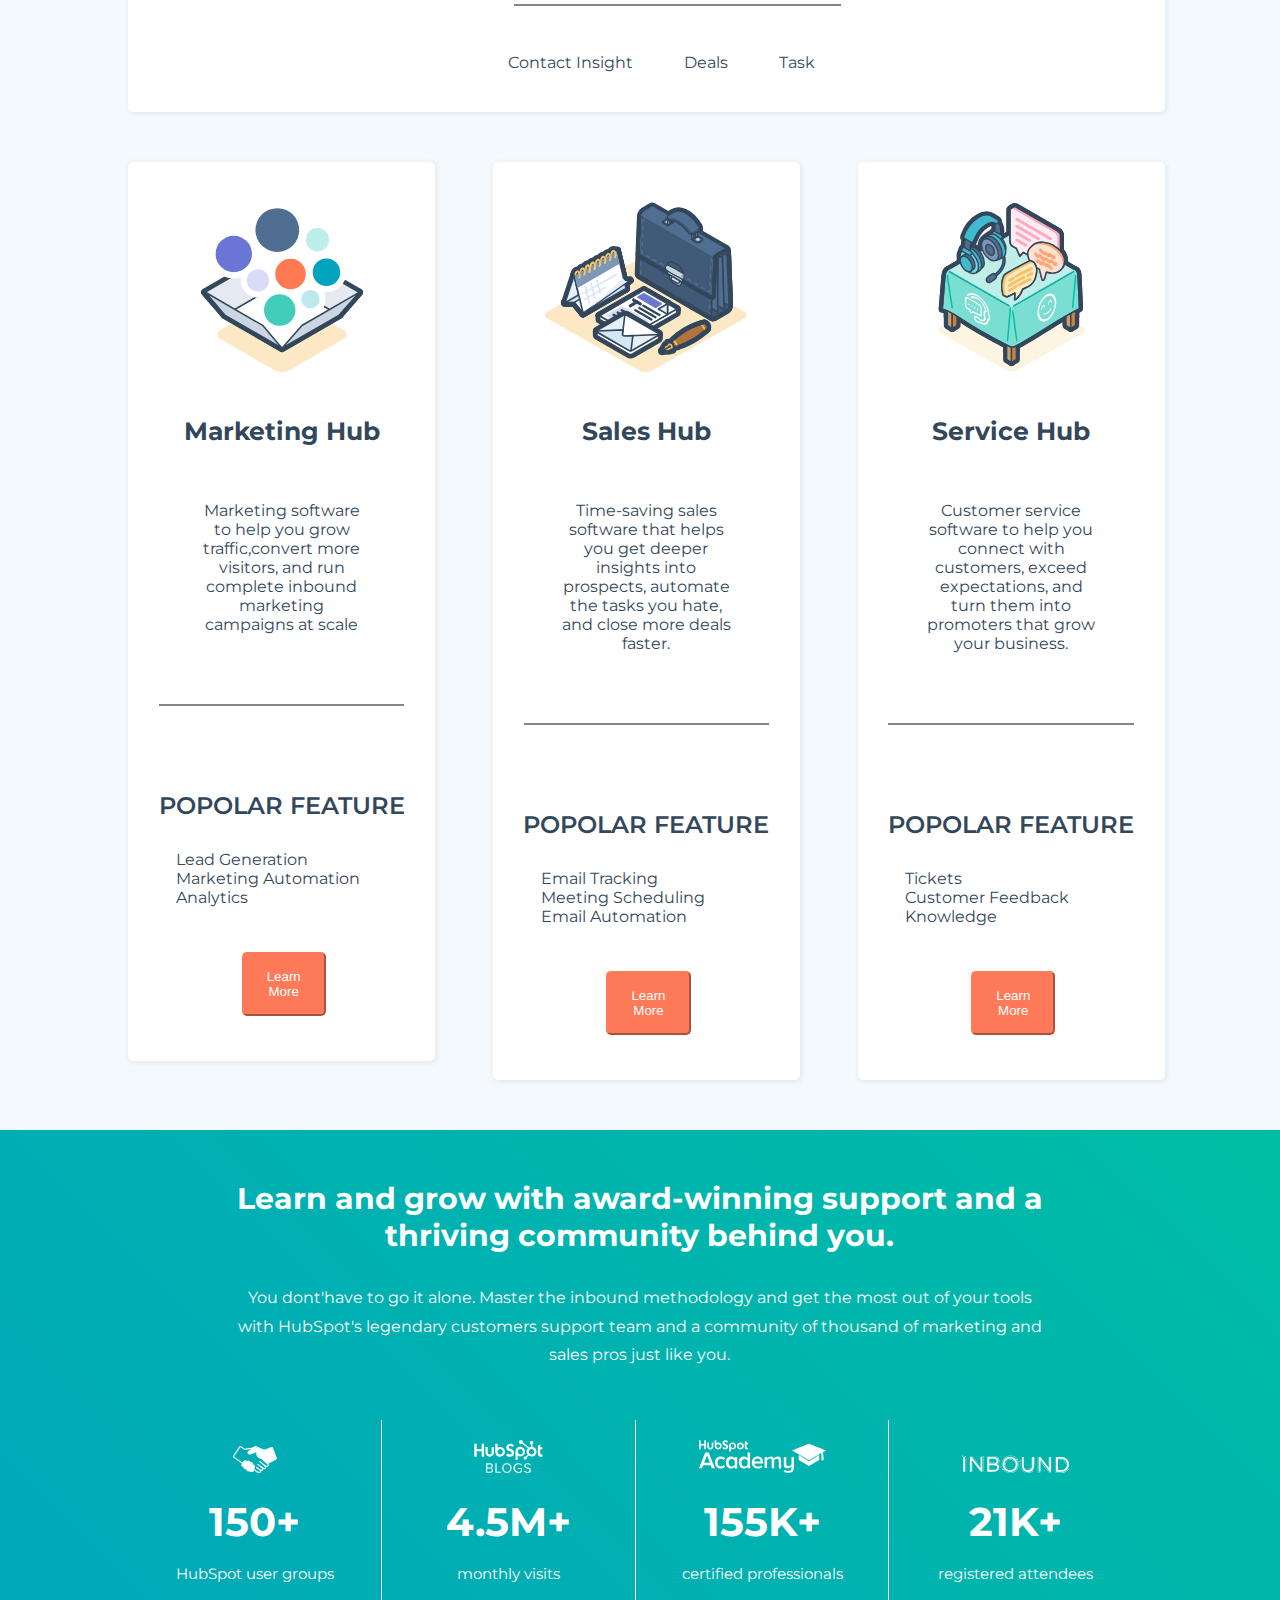
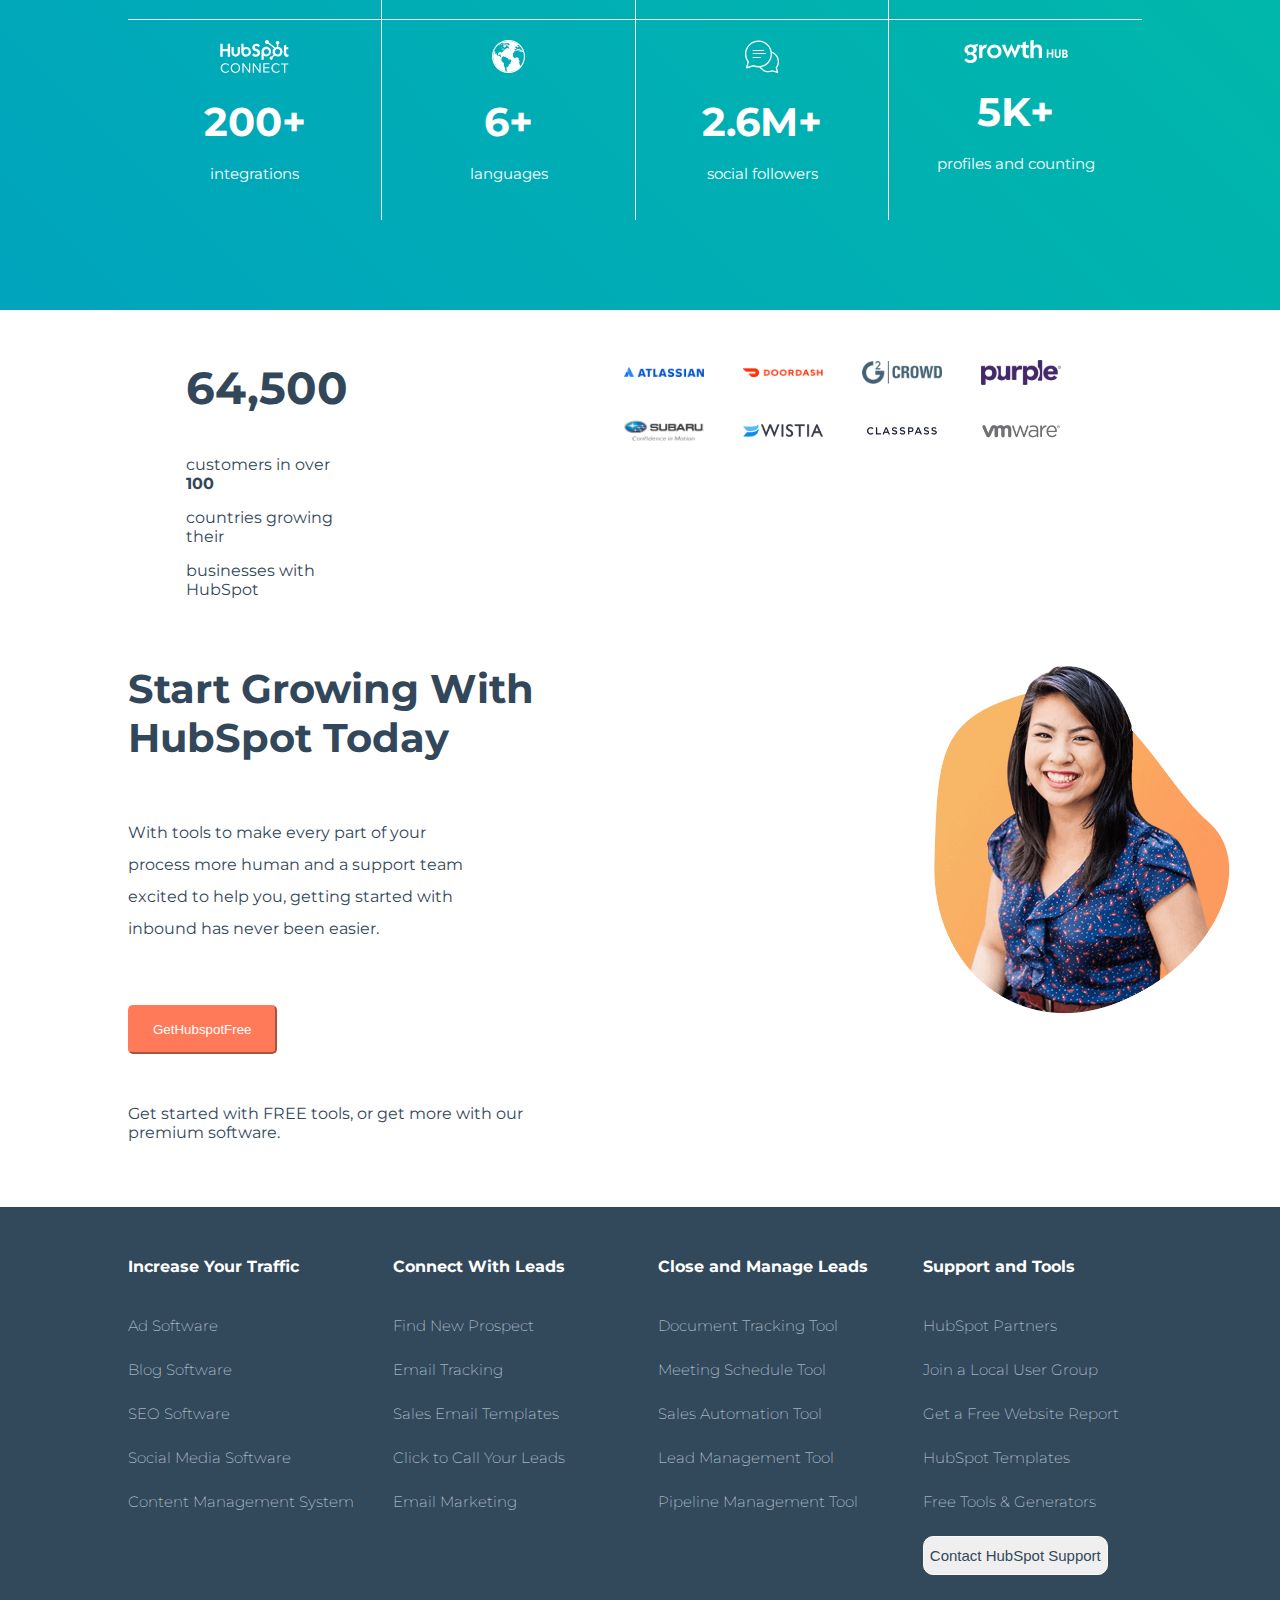
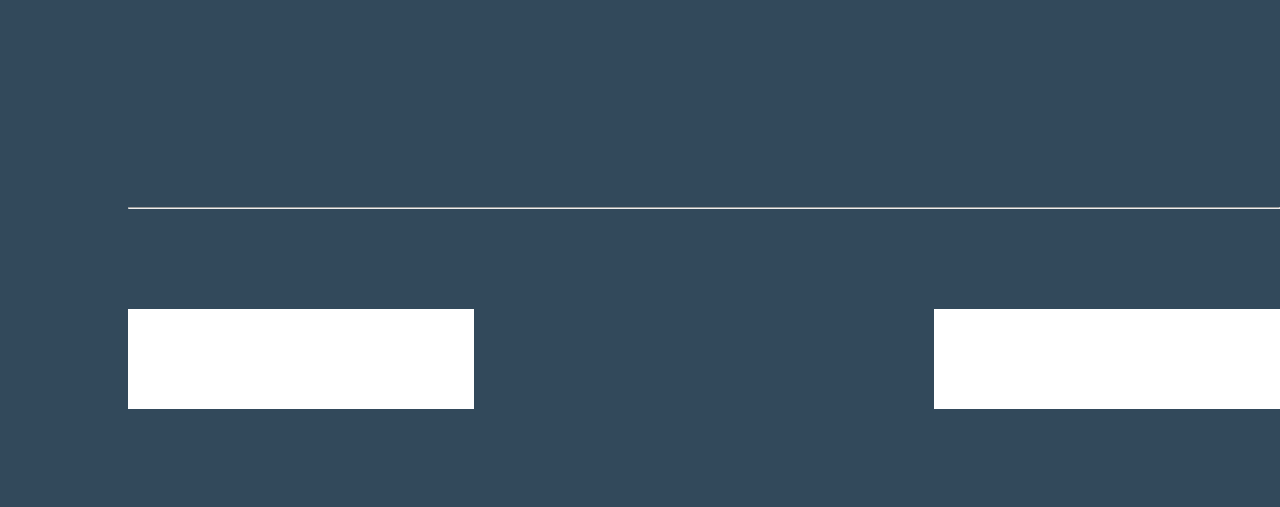
==== commit ce93548e: "fine prima sezione footer" ====
--- a/index.html
+++ b/index.html
@@ -247,28 +247,60 @@
       </div>
     </main>
 
-
-
     <!-- piè di pagina  -->
     <footer>
       <div class="container footer">
         <section class="section footer first">
           <div class="row">
             <div class="list one">
-
+              <h4>Increase Your Traffic</h4>
+              <ul>
+                <li><a class="noline" href="#">Ad Software</a></li>
+                <li><a class="noline" href="#">Blog Software</a></li>
+                <li><a class="noline" href="#">SEO Software</a></li>
+                <li><a class="noline" href="#">Social Media Software</a></li>
+                <li><a class="noline" href="#">Content Management System</a></li>
+              </ul>
             </div>
             <div class="list two">
-
+              <h4>Connect With Leads</h4>
+              <ul>
+                <li><a class="noline" href="#">Find New Prospect</a></li>
+                <li><a class="noline" href="#">Email Tracking</a></li>
+                <li><a class="noline" href="#">Sales Email Templates</a></li>
+                <li><a class="noline" href="#">Click to Call Your Leads</a></li>
+                <li><a class="noline" href="#">Email Marketing</a></li>
+              </ul>
             </div>
             <div class="list three">
-
+              <h4>Close and Manage Leads</h4>
+              <ul>
+                <li><a class="noline" href="#">Document Tracking Tool</a></li>
+                <li><a class="noline" href="#">Meeting Schedule Tool</a></li>
+                <li><a class="noline" href="#">Sales Automation Tool</a></li>
+                <li><a class="noline" href="#">Lead Management Tool</a></li>
+                <li><a class="noline" href="#">Pipeline Management Tool</a></li>
+              </ul>
             </div>
             <div class="list four">
-
-            </div>
-
-          </div>
-
+              <h4>Support and Tools</h4>
+              <ul>
+                <li><a class="noline" href="#">HubSpot Partners</a></li>
+                <li><a class="noline" href="#">Join a Local User Group</a></li>
+                <li><a class="noline" href="#">Get a Free Website Report</a></li>
+                <li><a class="noline" href="#">HubSpot Templates</a></li>
+                <li><a class="noline" href="#">Free Tools & Generators</a></li>
+                <li><button type="button" name="button"><a class="noline" href="#">Contact HubSpot Support</a></button></li>
+                <li id="linksocial">
+                  <a href="#"><i class="fab fa-facebook-f"></i></a>
+                  <a href="#"><i class="fab fa-instagram"></i></a>
+                  <a href="#"><i class="fab fa-youtube"></i></a>
+                  <a href="#"><i class="fab fa-twitter"></i></a>
+                  <a href="#"><i class="fab fa-linkedin-in"></i></a>
+                </li>
+              </ul>
+            </div>
+          </div>
         </section>
 
         <section class="section footer second">
--- a/css/master.css
+++ b/css/master.css
@@ -177,8 +177,9 @@
 }
 
 /* regole di main */
-main{
-  /* regole di debug */
+.section.main.first, .columns.mainsecond{
+  box-shadow: 1px 1px 5px 1px rgb(226, 233, 239);
+  border-radius: 5px;
 }
 
 .contenitore.azzurro{
@@ -453,22 +454,60 @@
 footer{
   /* regole debug */
   height: 900px;
-  background-color: blue;
-}
-
+  background-color: #32495b;
+}
+
+/* section footer one */
 .section.footer.first{
   margin-bottom: 50px;
 }
 
 .list{
-  /* regole debug */
   width: 20%;
-  height: 500px;
-  background-color: #fff;
   float: left;
   margin-top: 50px;
   margin-right: 3%;
-}
+  color: #fff;
+  /* regole debug */
+  height: 500px;
+}
+
+.list>h4{
+  padding-bottom: 40px;
+}
+
+.list>ul{
+  list-style-type: none;
+}
+
+.list li{
+  padding-bottom: 25px;
+}
+
+.list a{
+  font-size: 15px;
+  font-weight: 200;
+}
+
+.list.four button{
+  padding: 10px 6px;
+  border-radius: 10px;
+  border: 1px solid rgb(247, 248, 248);
+}
+
+.list.four button>a{
+  color: #32495b;
+}
+
+#linksocial>a{
+  padding-right: 23px;
+}
+
+#linksocial>a, .list.four button, .list a{
+  color: rgb(206, 218, 225);
+}
+
+/* sezione footer second */
 
 .asidefooter{
   /* regole di debug */
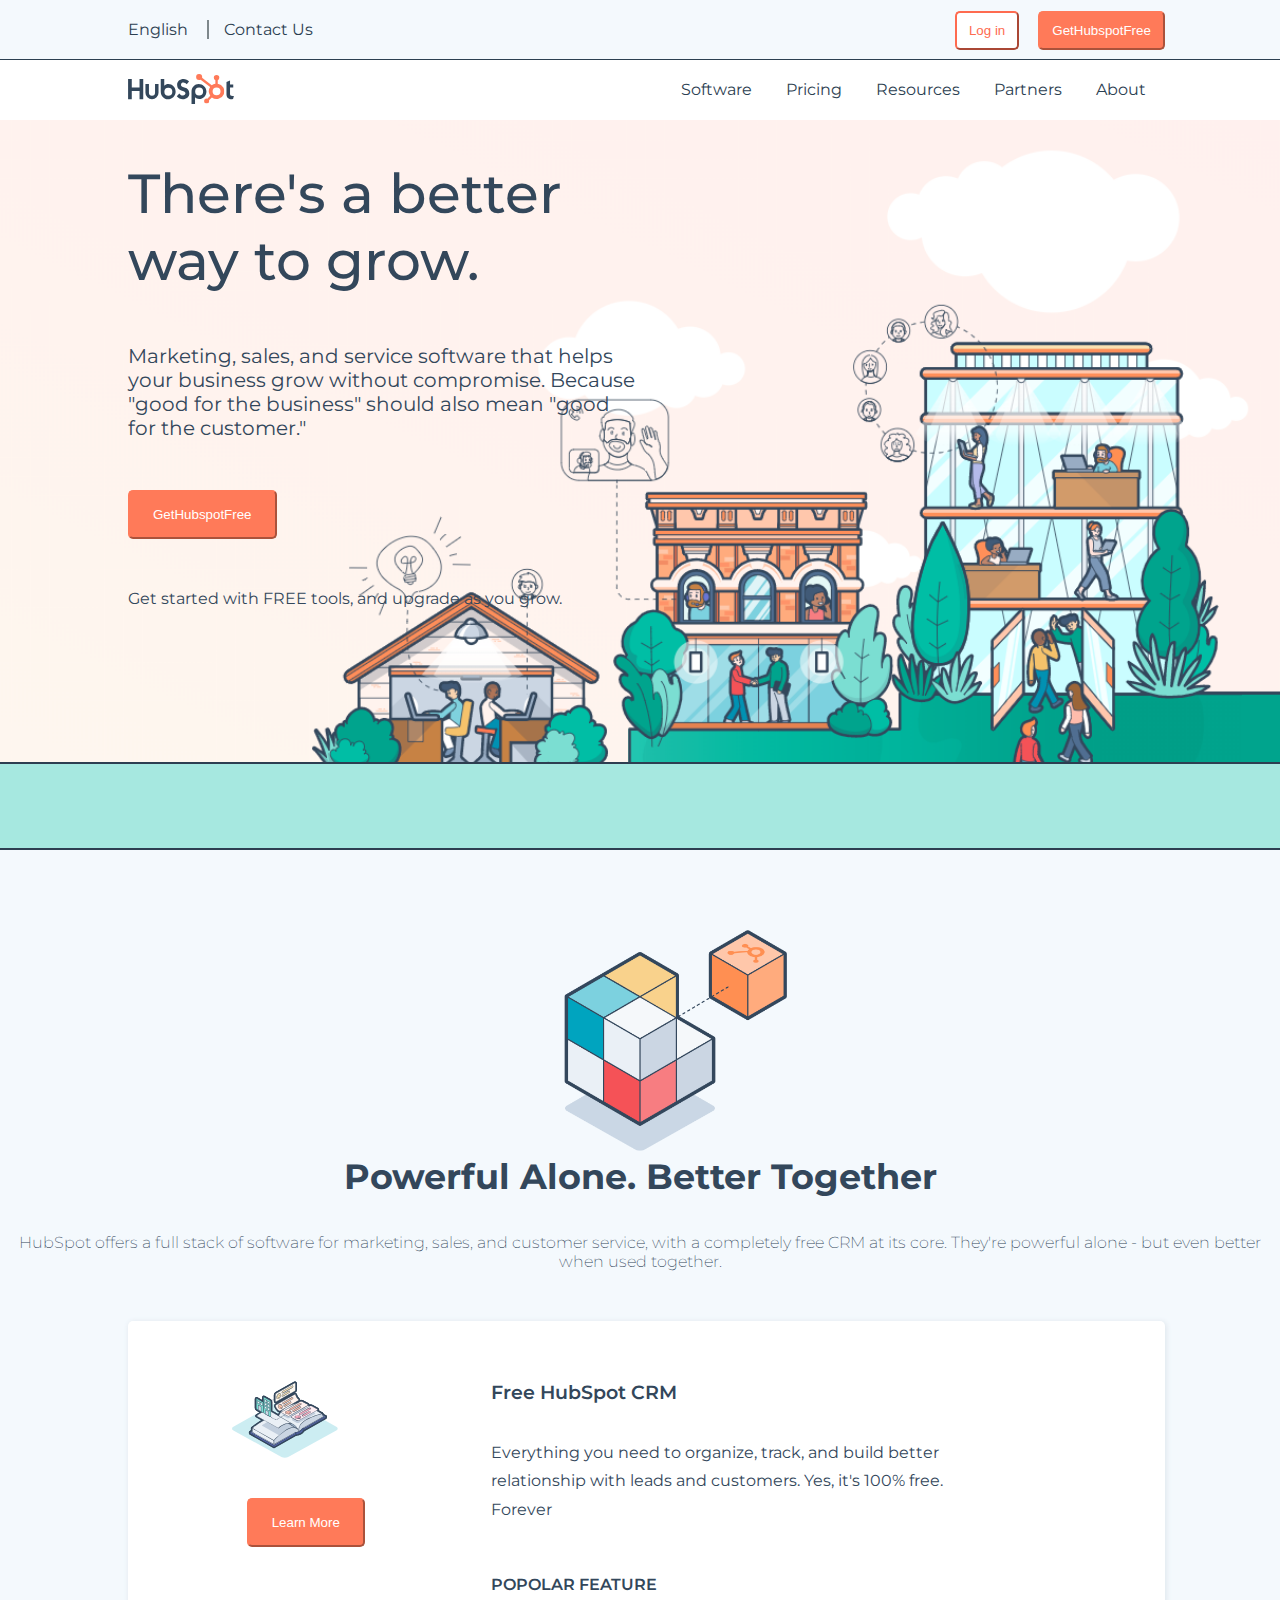
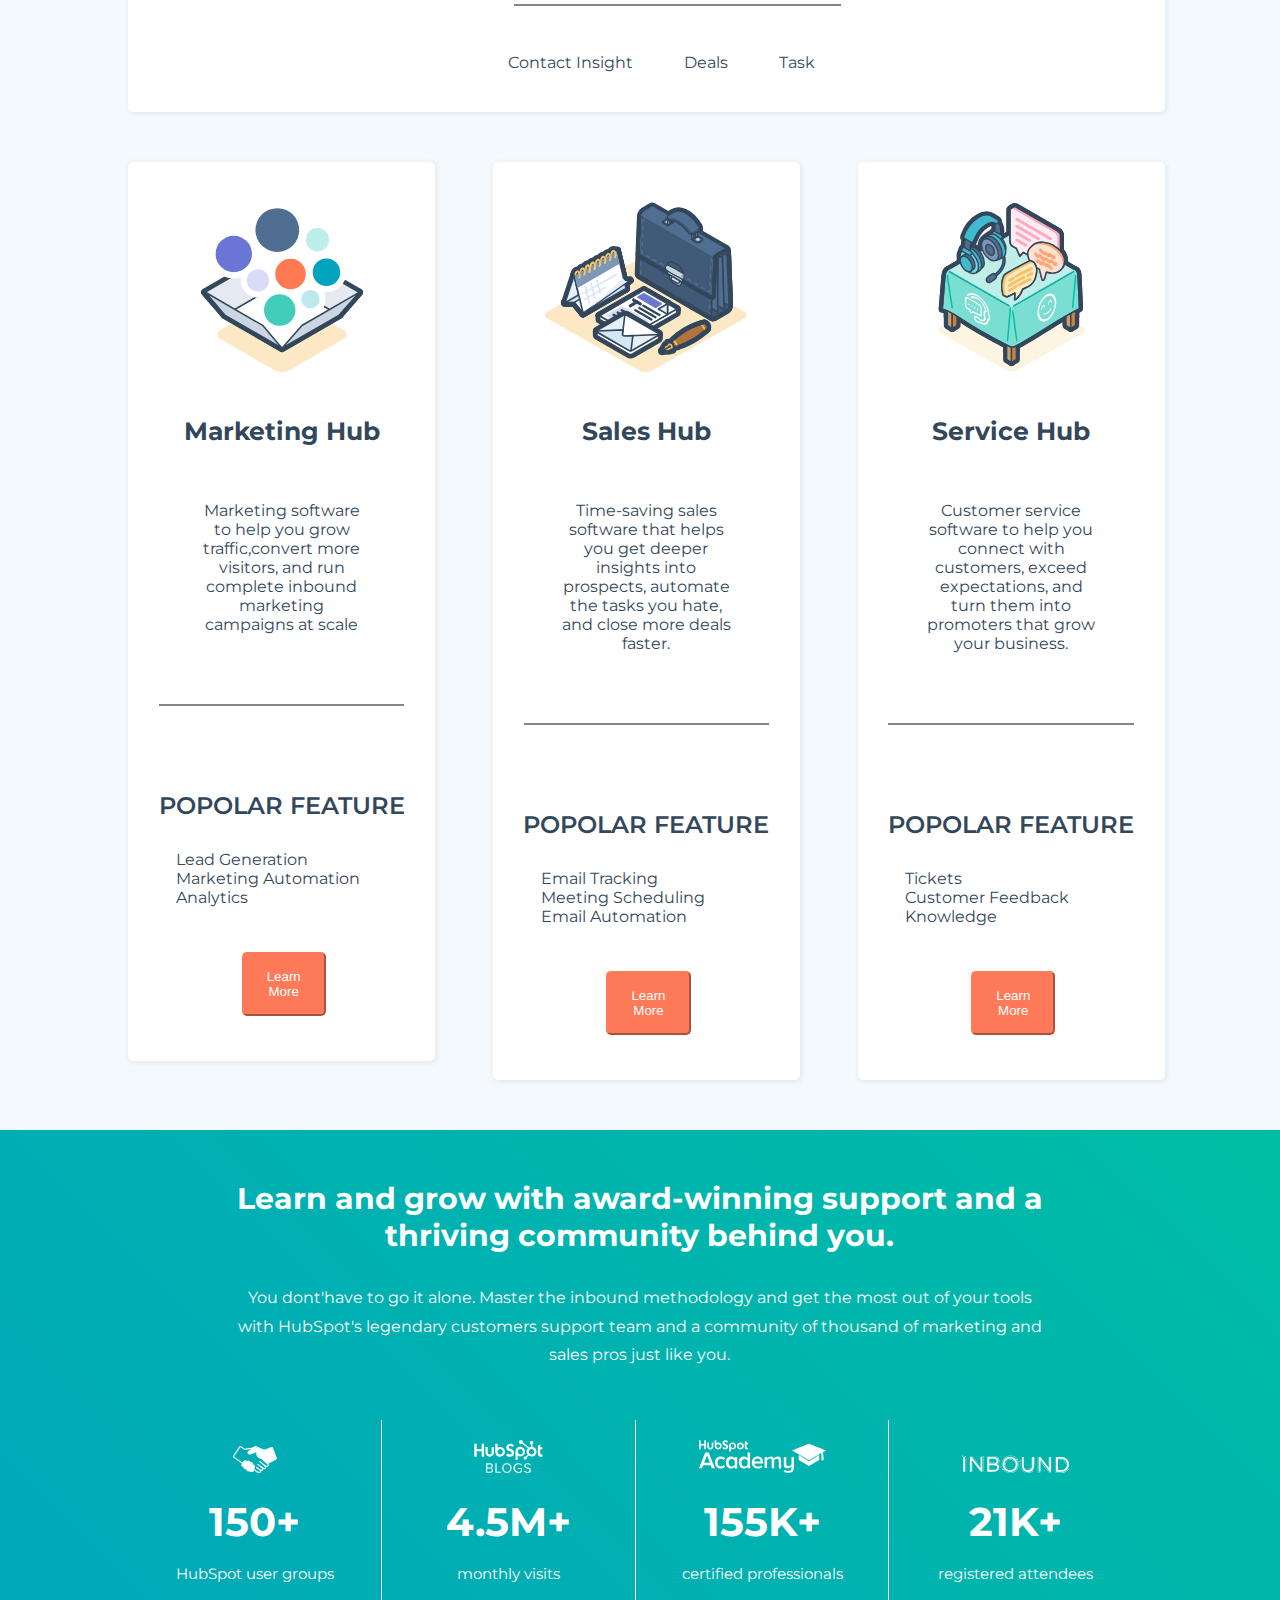
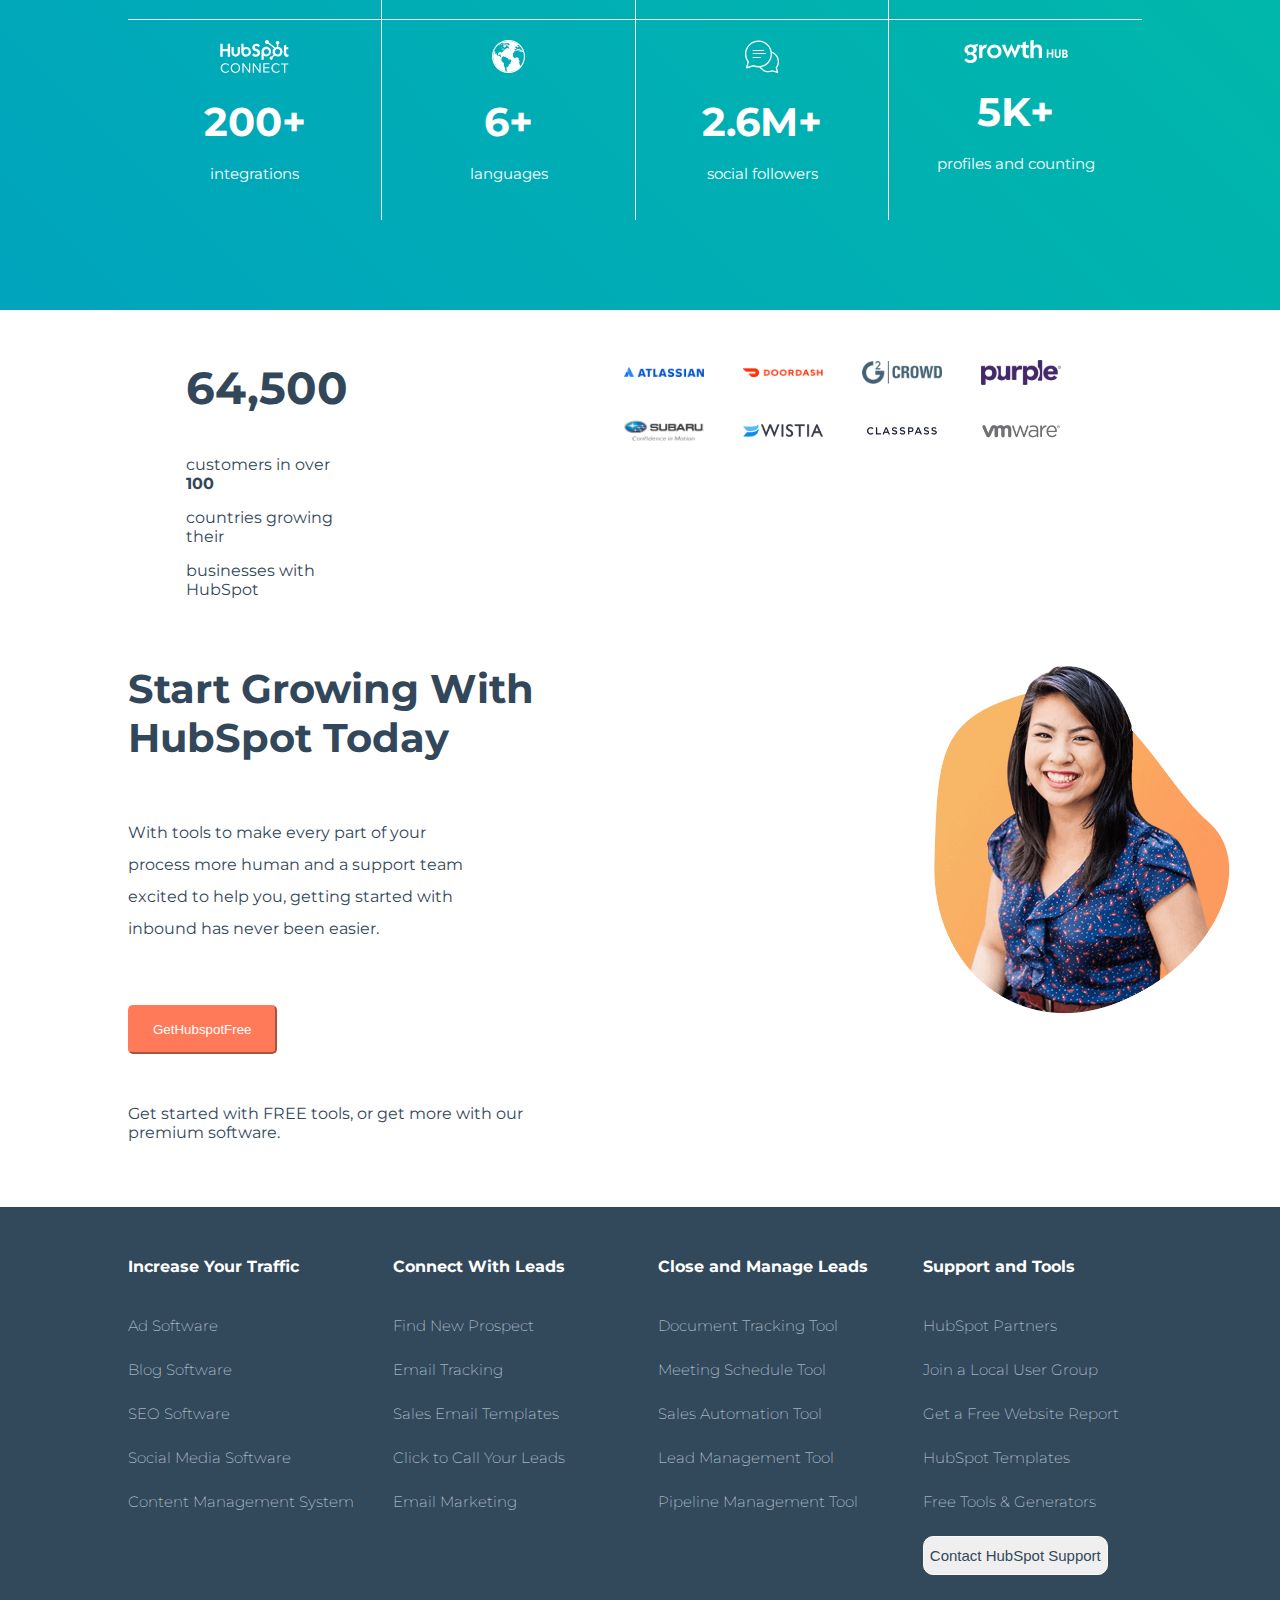
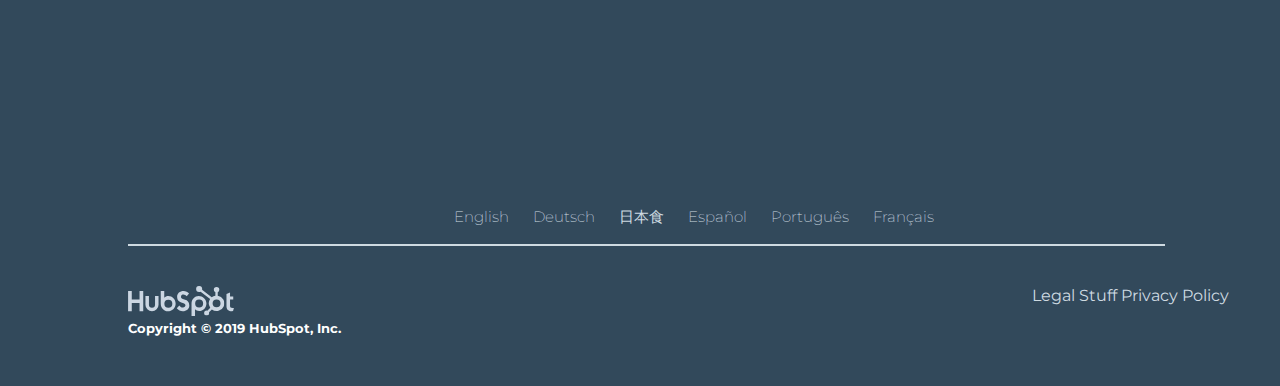
==== commit e07ba399: "fine esercizio" ====
--- a/index.html
+++ b/index.html
@@ -305,26 +305,29 @@
 
         <section class="section footer second">
           <div class="language">
+            <ul>
+              <li><a class="noline" href="#">English</a></li>
+              <li><a class="noline" href="#">Deutsch</a></li>
+              <li><a class="noline" href="#">日本食</a></li>
+              <li><a class="noline" href="#">Español</a></li>
+              <li><a class="noline" href="#">Português</a></li>
+              <li><a class="noline" href="#">Fran&ccedilais</a></li>
+            </ul>
             <hr>
-
           </div>
           <div class="row">
             <div class="asidefooter left">
-
+              <a class="noline" href="#"><img src="img/logo_gray.svg" alt=""></a>
+              <h5>Copyright © 2019 HubSpot, Inc.</h5>
             </div>
 
             <div class="asidefooter right">
-
-            </div>
-
-          </div>
-
+              <a class="noline" href="#">Legal Stuff</a>
+              <a class="noline" href="#">Privacy Policy</a>
+            </div>
+          </div>
         </section>
-
-
-      </div>
-
-
+      </div>
     </footer>
 
   </body>
--- a/css/master.css
+++ b/css/master.css
@@ -452,8 +452,6 @@
 /* blockinfo bottom down */
 
 footer{
-  /* regole debug */
-  height: 900px;
   background-color: #32495b;
 }
 
@@ -476,7 +474,7 @@
   padding-bottom: 40px;
 }
 
-.list>ul{
+.list>ul, .language>ul{
   list-style-type: none;
 }
 
@@ -484,7 +482,7 @@
   padding-bottom: 25px;
 }
 
-.list a{
+.list a, .language a{
   font-size: 15px;
   font-weight: 200;
 }
@@ -503,18 +501,30 @@
   padding-right: 23px;
 }
 
-#linksocial>a, .list.four button, .list a{
+#linksocial>a, .list.four button, .list a, .language a, .asidefooter.right>a{
   color: rgb(206, 218, 225);
 }
 
 /* sezione footer second */
+.language{
+  text-align: center;
+}
+
+.language li{
+  display: inline-block;
+  padding-right: 20px;
+  padding-bottom: 17px;
+}
+
+.language>hr{
+  border: 1px solid rgb(206, 218, 225);
+  width: 90%;
+}
 
 .asidefooter{
-  /* regole di debug */
-  height: 100px;
   width: 30%;
-  background-color: #fff;
-  margin-top: 100px;
+  margin-top: 40px;
+  margin-bottom: 50px;
 }
 
 .asidefooter.left{
@@ -523,4 +533,9 @@
 
 .asidefooter.right{
   float: right;
-}
+  padding-left: 8.5%;
+}
+
+.asidefooter.left>h5{
+  color: #fff;
+}
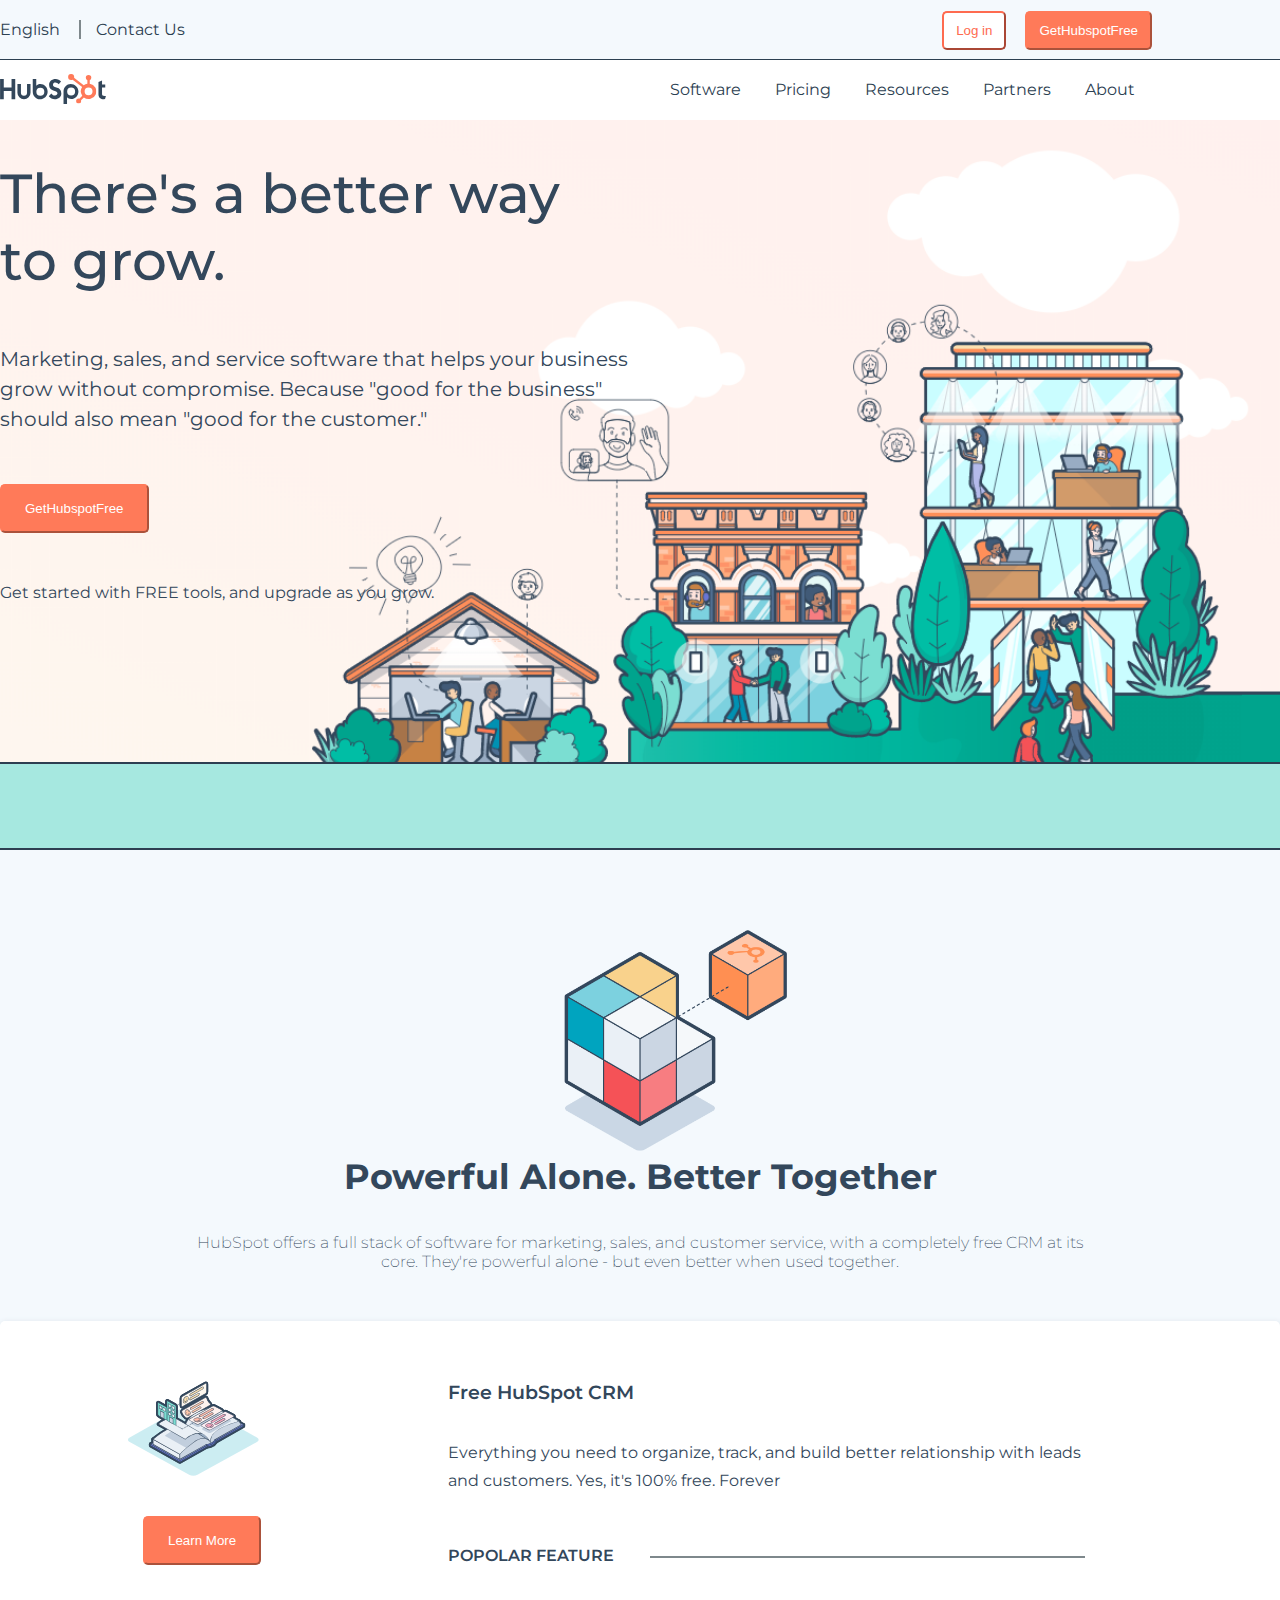
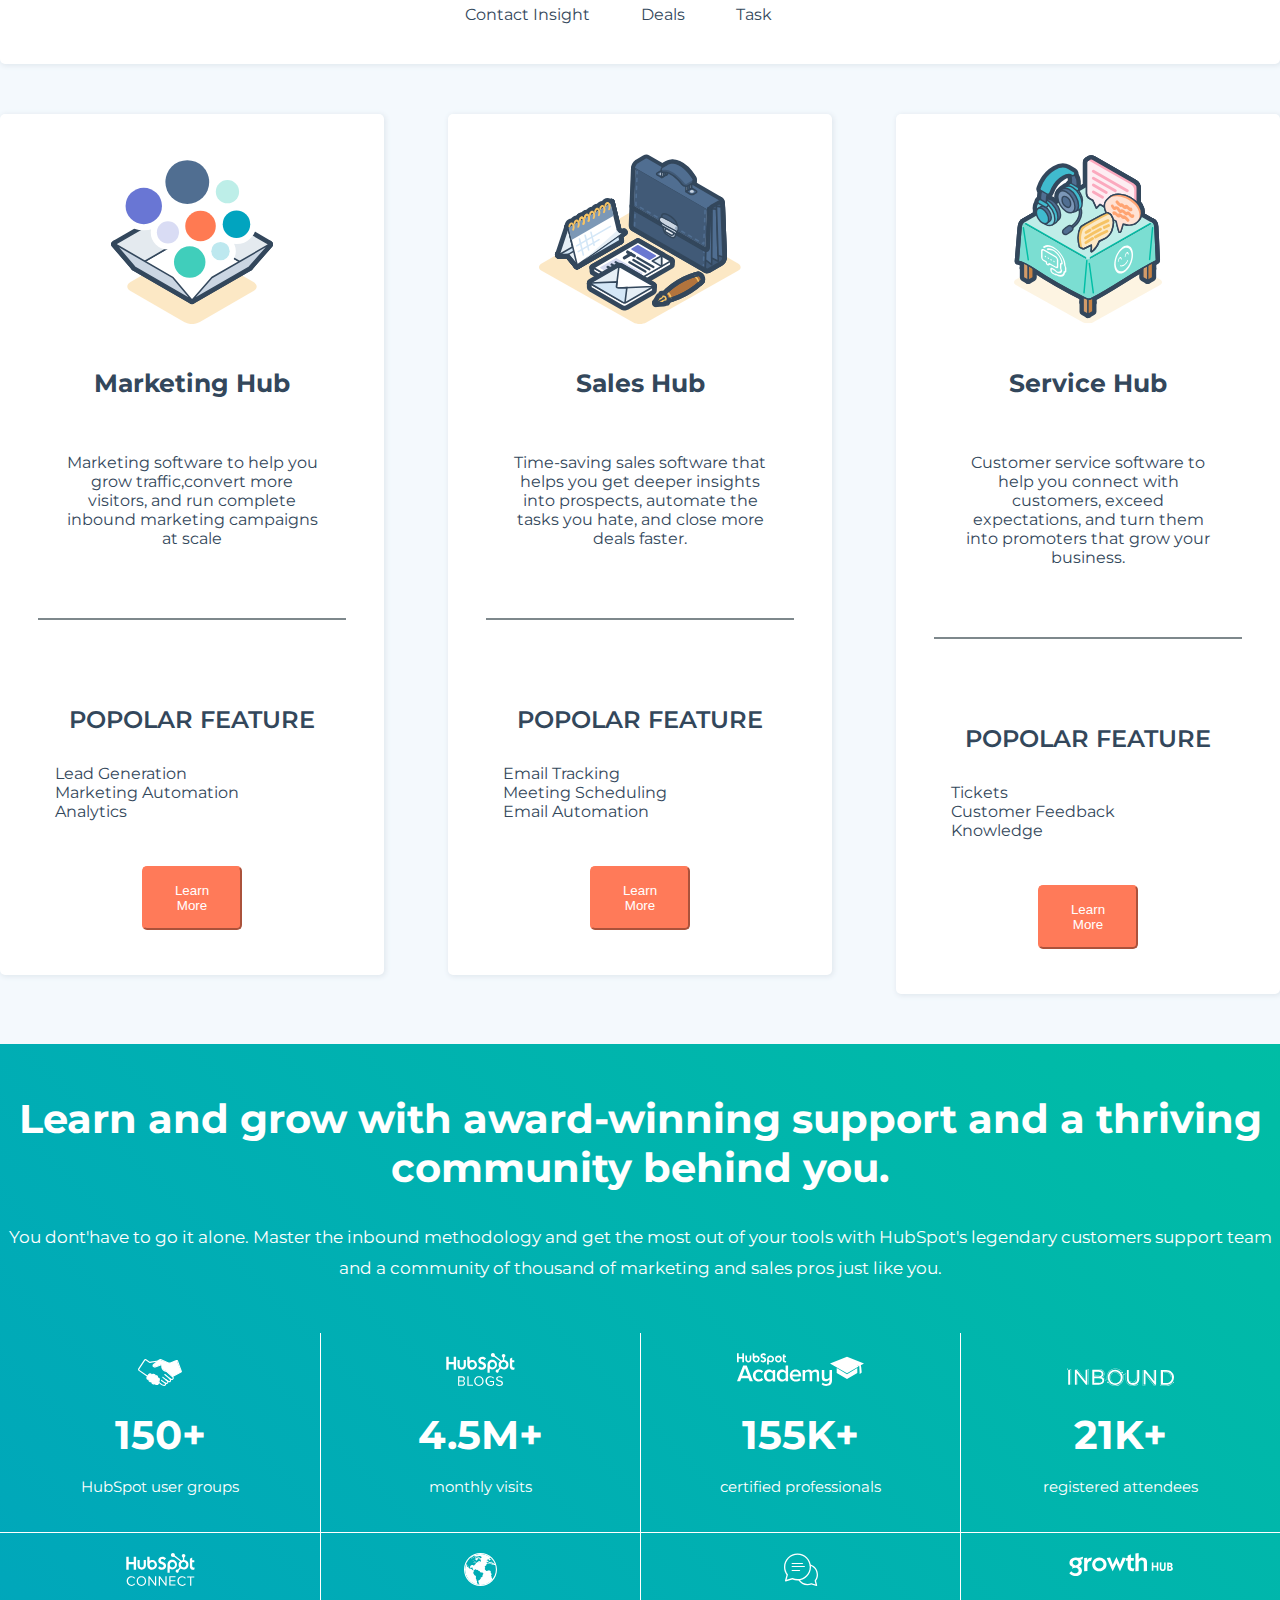
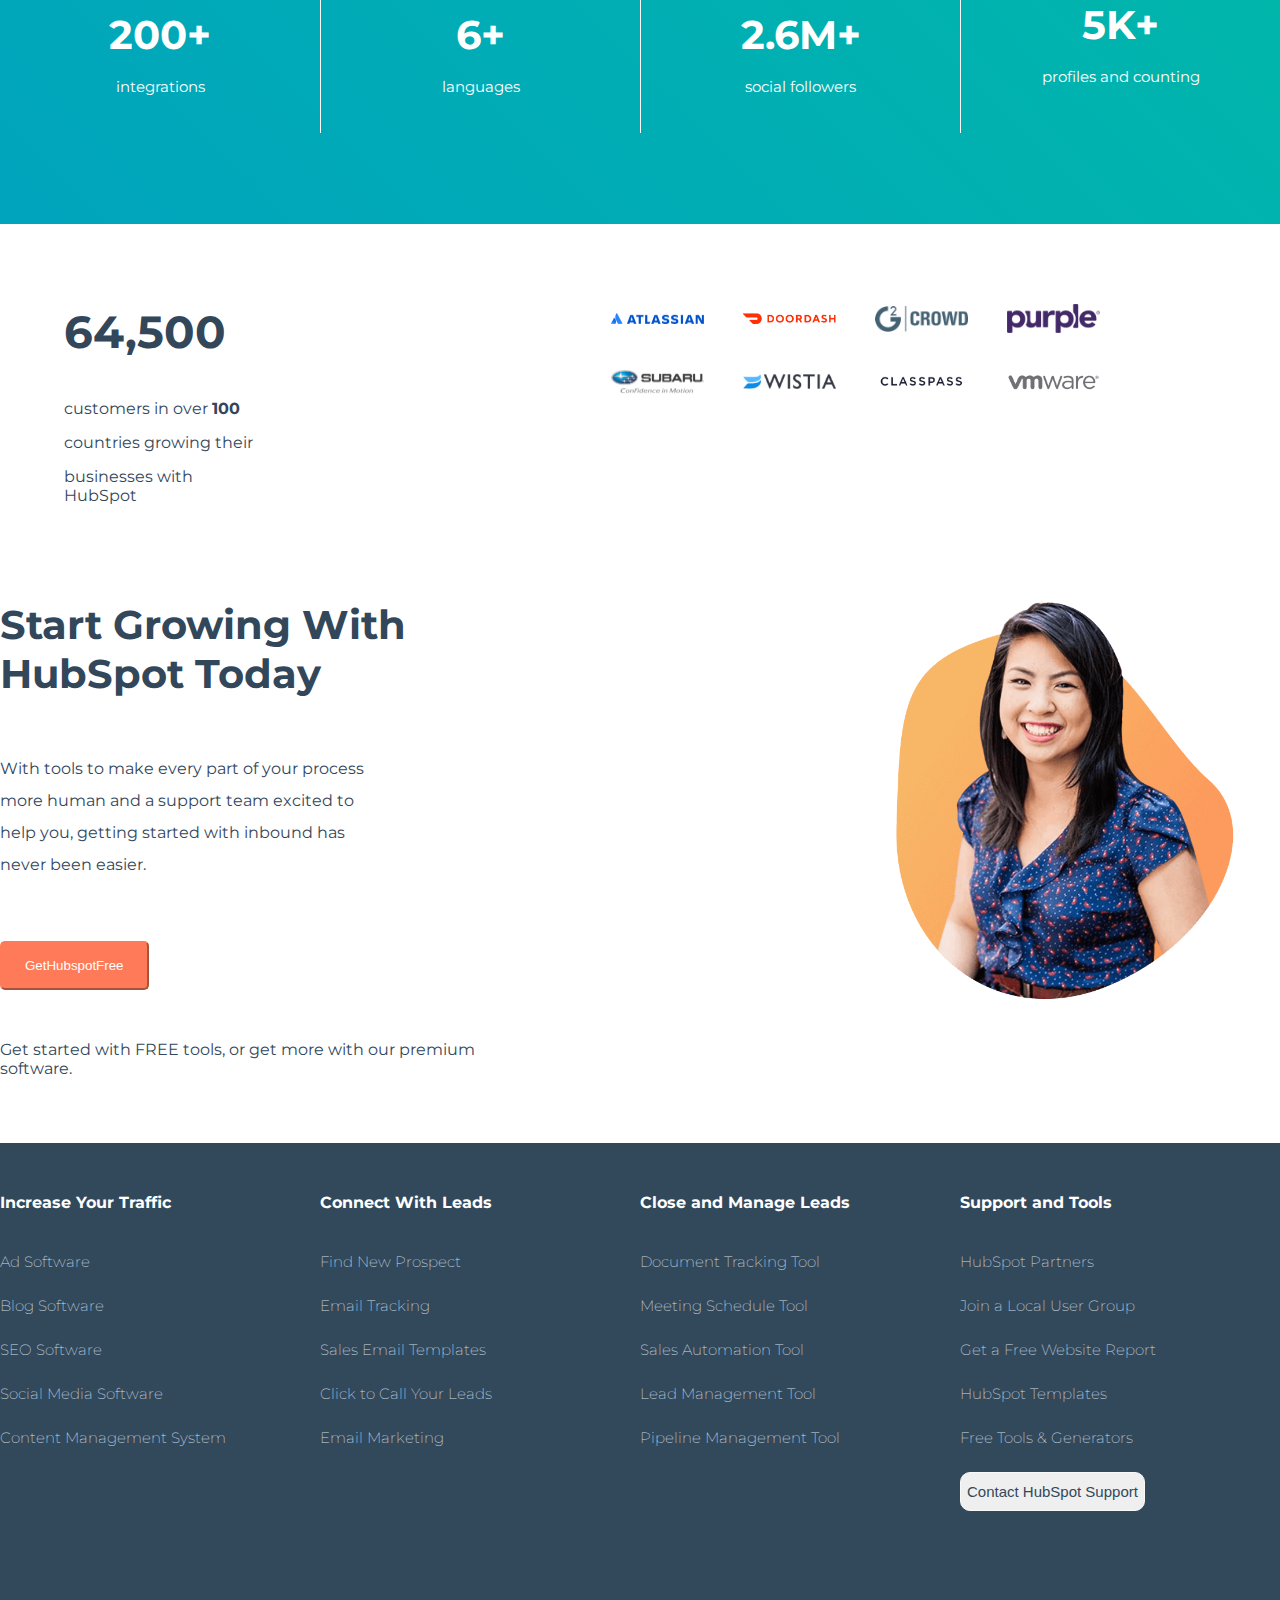
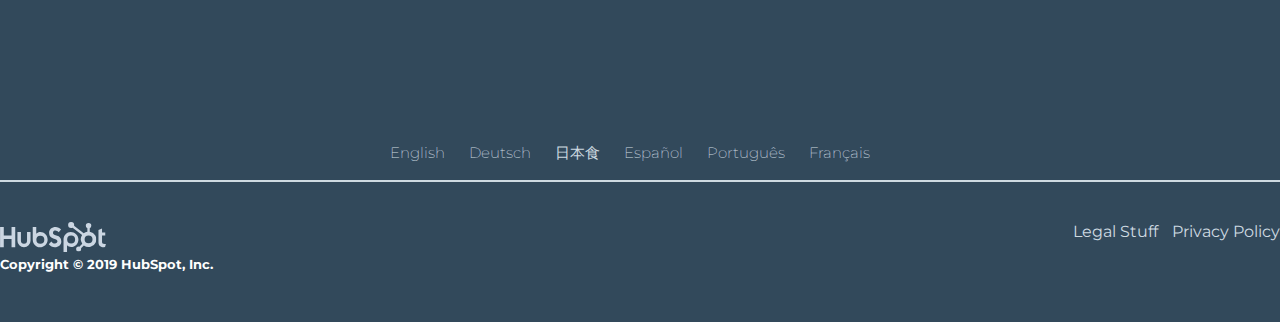
==== commit 708c4df1: "update misure" ====
--- a/index.html
+++ b/index.html
@@ -68,7 +68,7 @@
     <!-- parte centrale di pagina -->
     <main>
       <div class="contenitore azzurro">
-        <div class="titlemain">
+        <div class="container titlemain">
           <img src="img/cube.png" alt="">
           <h2>Powerful Alone. Better Together</h2>
           <p>HubSpot offers a full stack of software for marketing, sales, and customer service, with a completely free CRM at its core. They're powerful alone - but even better when used together.
@@ -152,7 +152,7 @@
 
       <div class="contenitore verde">
         <section class="section main third">
-          <div class="titlesectionthird">
+          <div class="container titlesectionthird">
             <h2>Learn and grow with award-winning support and a thriving community behind you.</h2>
             <p>You dont'have to go it alone. Master the inbound methodology and get the most out of your tools with HubSpot's legendary customers support team and a community of thousand of marketing and sales pros just like you.</p>
           </div>
--- a/css/master.css
+++ b/css/master.css
@@ -16,7 +16,9 @@
 }
 
 .container{
-  margin-left: 10%;
+  width: 100%;
+  max-width: 1500px;
+  margin: 0 auto;
 }
 
 .contentjumbo, .container.main.bottom, .contenitore.azzurro{
@@ -145,19 +147,21 @@
 }
 
 .container.contentjumbo{
-  width: 40%;
   padding-top: 40px;
 }
 
 .contentjumbo>h1{
   font-size: 55px;
   font-weight: 500;
+  width: 45%;
 }
 
 .contentjumbo>p{
+  width: 52%;
   font-size: 20px;
   margin-top: 50px;
   margin-bottom: 50px;
+  line-height: 1.5;
 }
 
 .contentjumbo>span{
@@ -186,28 +190,29 @@
   background-color: #f4f9fd;
 }
 
-.titlemain{
+.container.titlemain{
   text-align: center;
   padding-top: 80px;
 }
 
-.titlemain>img{
+.container.titlemain>img{
   width: 23%;
 }
 
-.titlemain>h2{
+.container.titlemain>h2{
   font-size: 35px;
   padding-bottom: 35px;
 }
 
-.titlemain>p{
+.container.titlemain>p{
   font-weight: 200;
   padding-bottom: 50px;
+  max-width: 900px;
+  margin: 0 auto;
 }
 
 /* regole prima sezione main */
 .section.main.first{
-  width: 90%;
   background-color: #fff;
 }
 
@@ -233,7 +238,7 @@
 }
 
 .columns.mainfirstright{
-  width: 45%;
+  width: 50%;
   padding-top: 60px;
 }
 
@@ -257,7 +262,7 @@
 
 #linegrey{
   display: inline-block;
-  width: 70%;
+  width: 68%;
   height: 2px;
   margin-left: 5%;
   background-color: rgb(126, 136, 140);
@@ -271,7 +276,7 @@
 
 /* sezione main second */
 .columns.mainsecond{
-  width: calc(80% / 3);
+  width: calc(90% / 3);
   background-color: #fff;
   margin-top: 50px;
   margin-bottom: 50px;
@@ -331,19 +336,17 @@
 
 .titlesectionthird{
   color: #fff;
-  width: 63%;
-  margin: 0 auto;
   padding-top: 50px;
   padding-bottom: 50px;
 }
 
 .titlesectionthird>h2{
-  font-size: 30px;
+  font-size: 40px;
   padding-bottom: 30px;
 }
 
 .titlesectionthird>p{
-  font-size: 16px;
+  font-size: 17px;
   line-height: 1.8;
 }
 
@@ -354,7 +357,7 @@
 
 .blockinfo.middle{
   height: 200px;
-  width: 22%;
+  width: 25%;
   color: #fff;
 }
 
@@ -383,7 +386,7 @@
 /* section four */
 /* blockinfo bottom up*/
 .blockinfo.bottom{
-  margin-top: 50px;
+  margin-top: 80px;
 }
 
 .blockinfo.bottom.up.left{
@@ -393,7 +396,7 @@
 
 .blockinfo.bottom.up.right{
   width: 50%;
-  margin-left: 20%;
+  margin-left: 25%;
 }
 
 .blockinfo.bottom.up.left>h2{
@@ -446,7 +449,7 @@
 }
 
 .blockinfo.bottom.down.right>img{
-  height: 350px;
+  height: 400px;
 }
 
 /* blockinfo bottom down */
@@ -461,7 +464,7 @@
 }
 
 .list{
-  width: 20%;
+  width: 22%;
   float: left;
   margin-top: 50px;
   margin-right: 3%;
@@ -518,11 +521,9 @@
 
 .language>hr{
   border: 1px solid rgb(206, 218, 225);
-  width: 90%;
 }
 
 .asidefooter{
-  width: 30%;
   margin-top: 40px;
   margin-bottom: 50px;
 }
@@ -533,9 +534,12 @@
 
 .asidefooter.right{
   float: right;
-  padding-left: 8.5%;
 }
 
 .asidefooter.left>h5{
   color: #fff;
 }
+
+.asidefooter.right>a{
+  padding-left: 10px;
+}
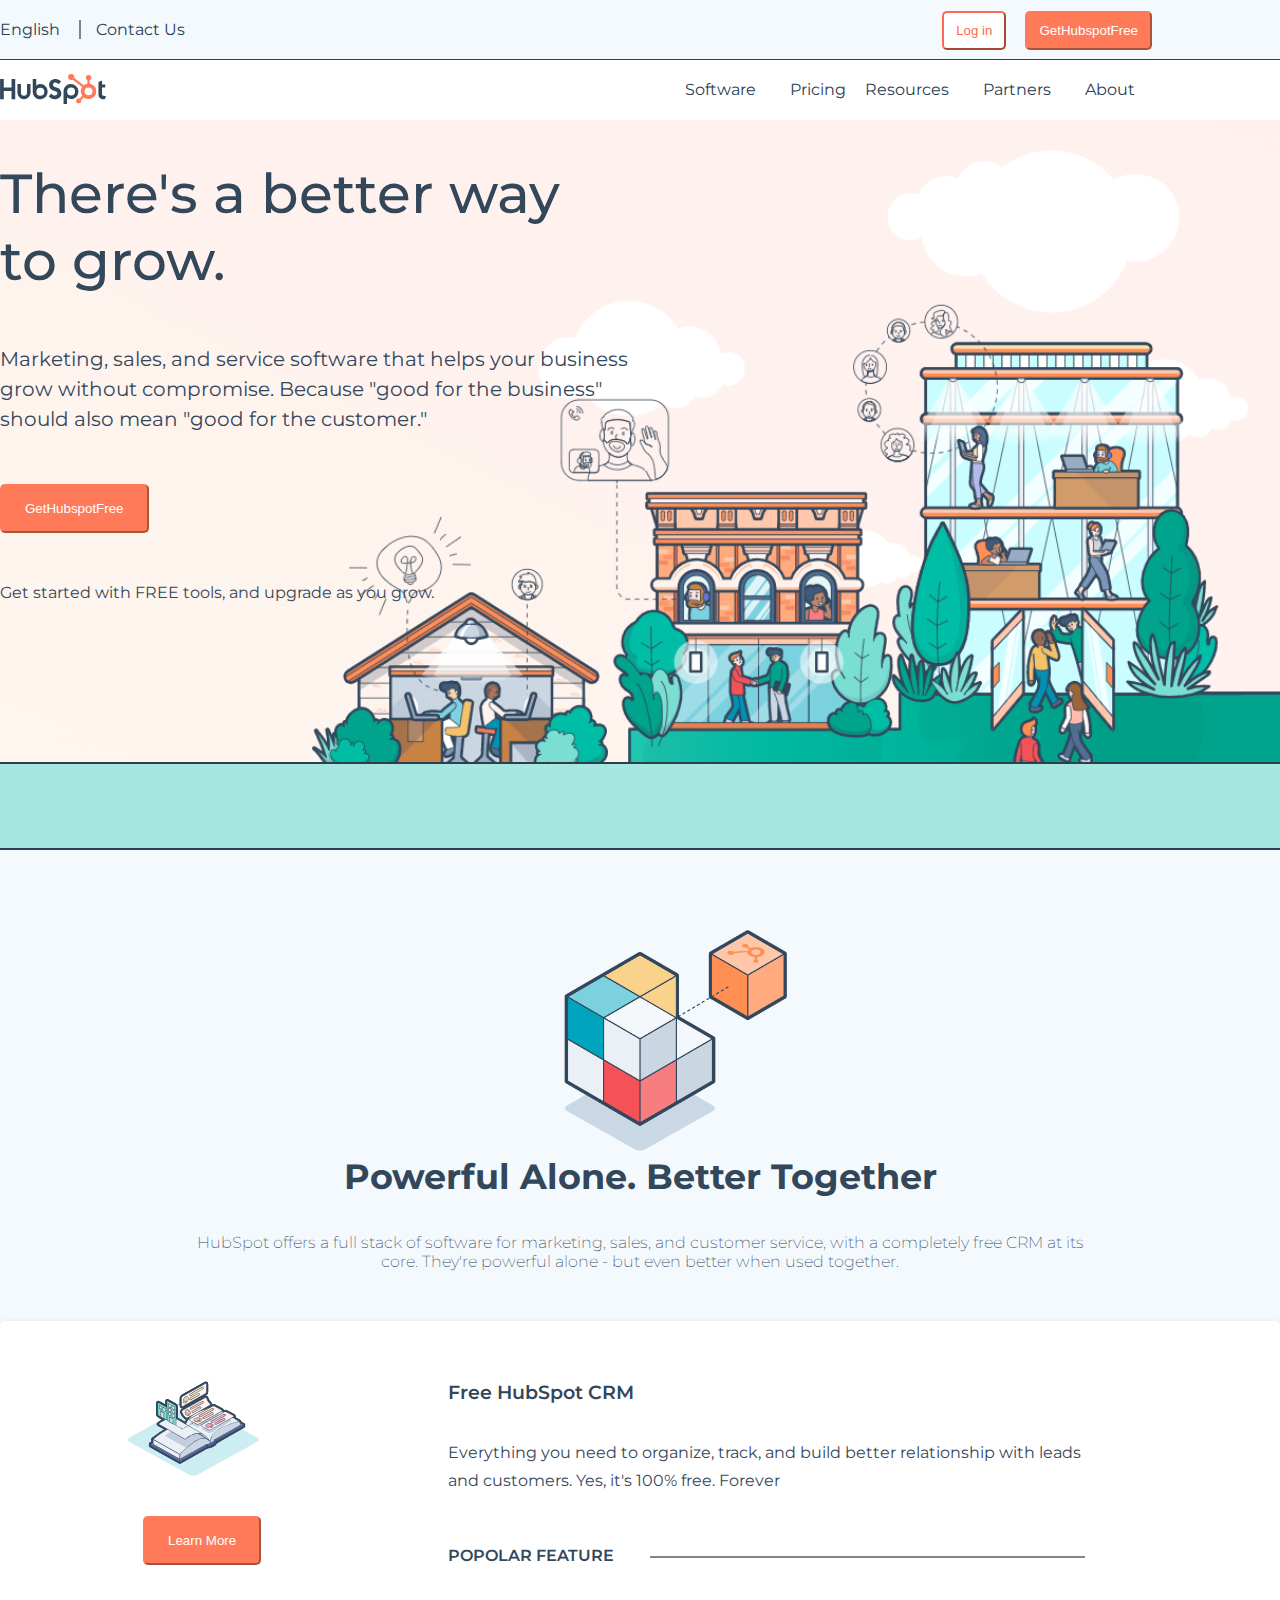
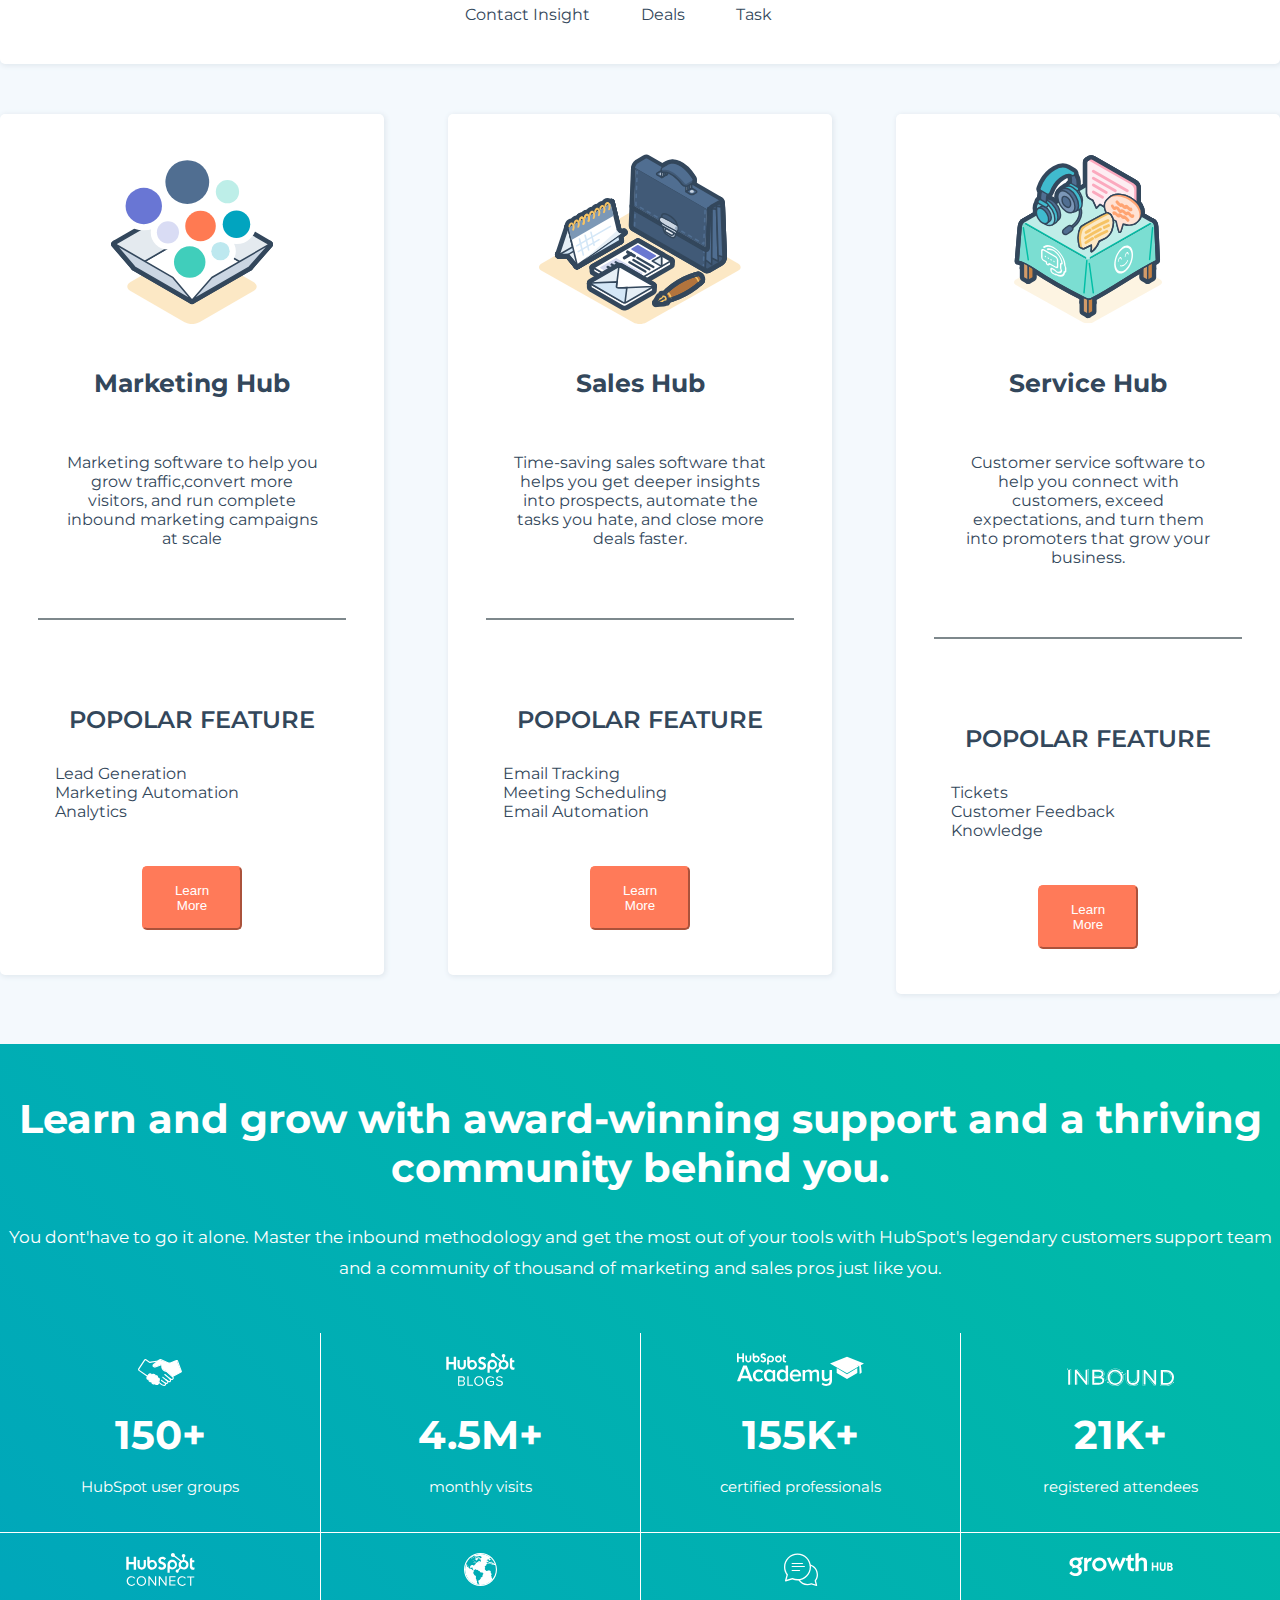
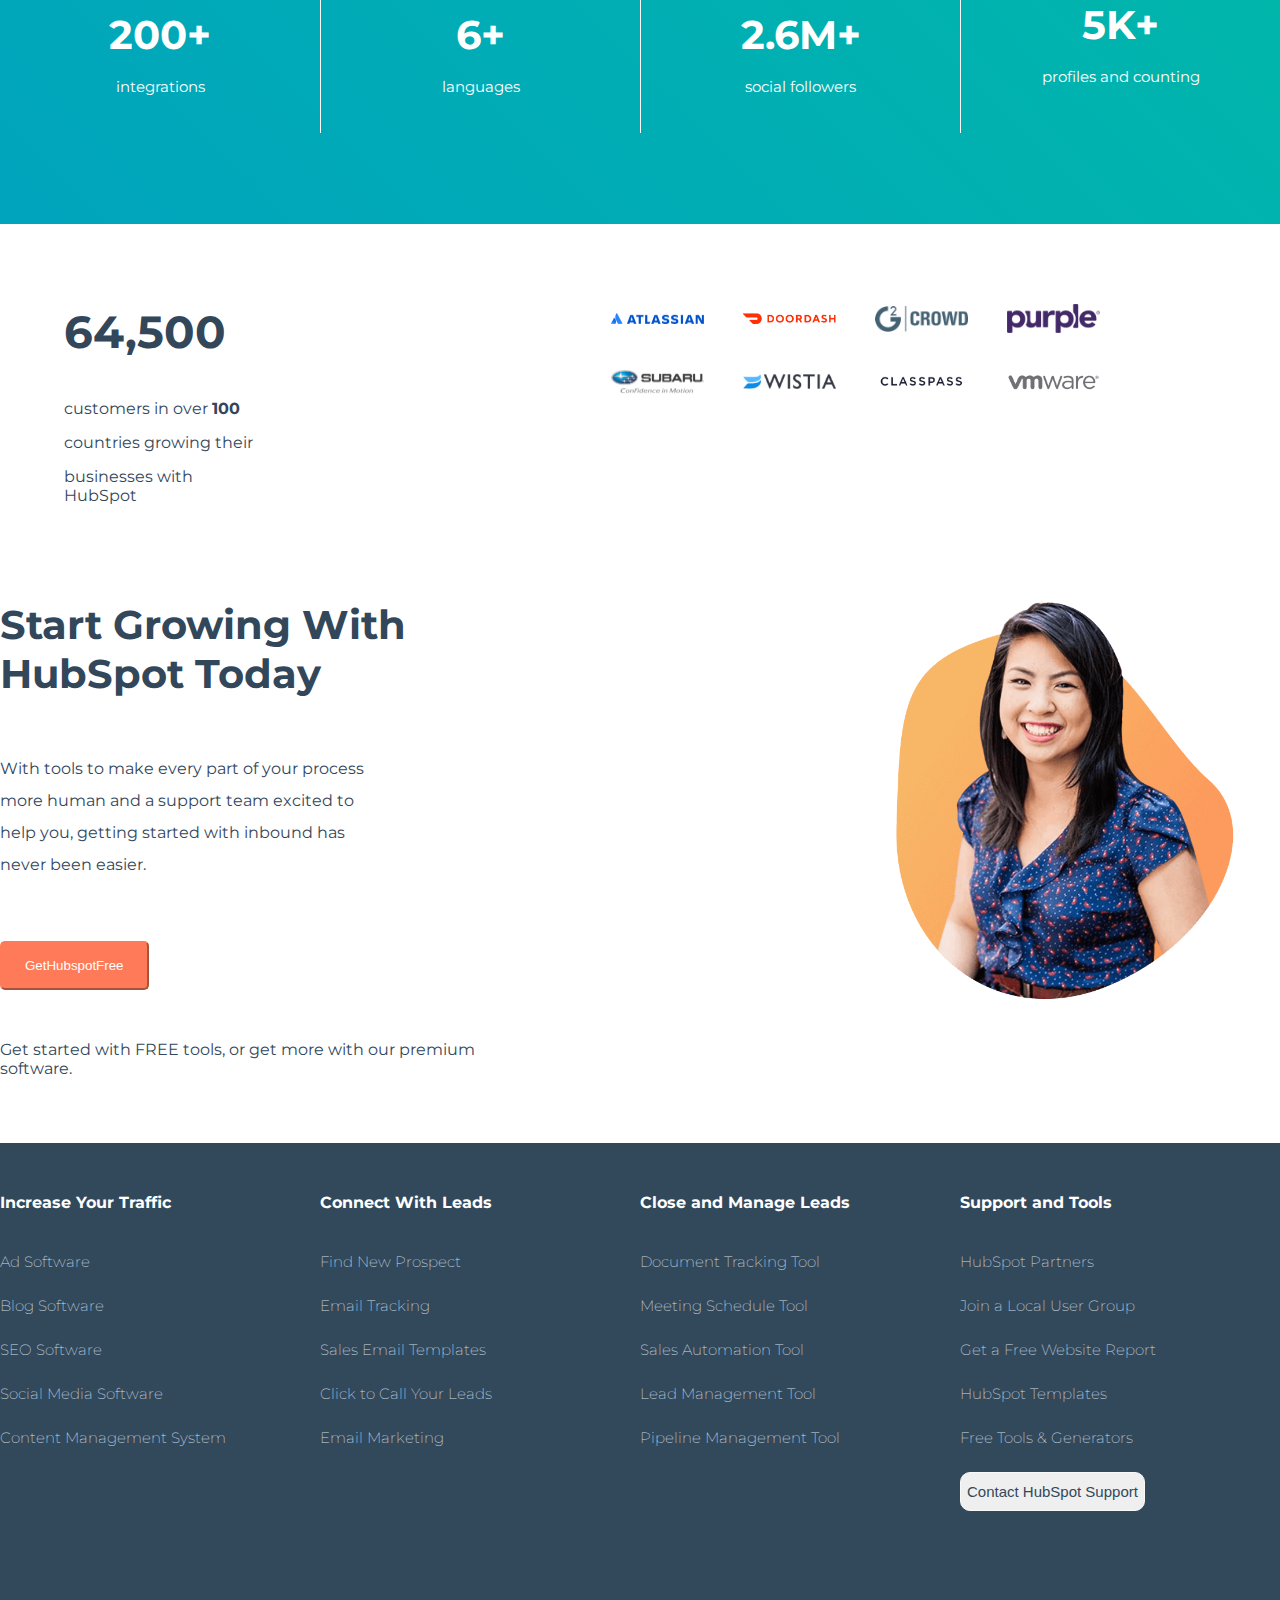
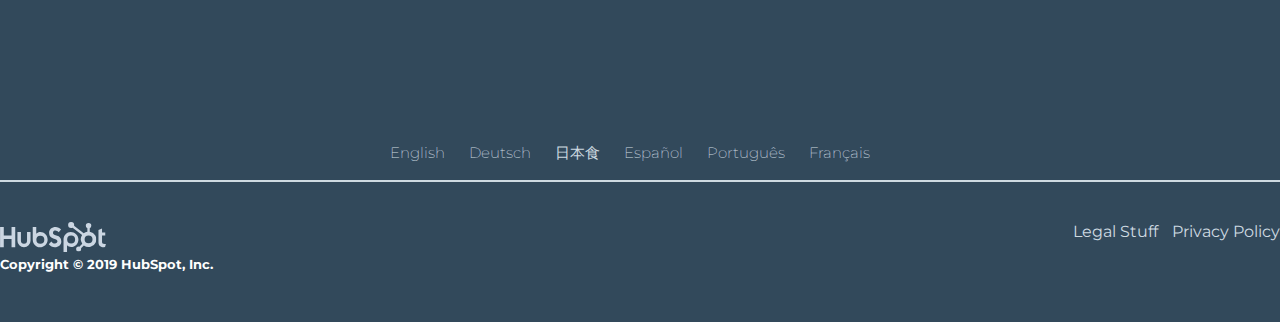
==== commit 78c37c2e: "update inserito ul in nav e link su pricing" ====
--- a/index.html
+++ b/index.html
@@ -35,16 +35,14 @@
             <a href="#"><img src="img/logo.svg" alt=""></a>
           </div>
           <div class="boxheaderfloat bottom right">
-            <span>Software</span>
-            <i class="fas fa-chevron-down"></i>
-            <span>Pricing</span>
-            <i class="fas fa-chevron-down"></i>
-            <span>Resources</span>
-            <i class="fas fa-chevron-down"></i>
-            <span>Partners</span>
-            <i class="fas fa-chevron-down"></i>
-            <span>About</span>
-            <i class="fas fa-chevron-down"></i>
+            <ul>
+              <li class="listinline">Software<i class="fas fa-chevron-down"></i>
+              </li>
+              <li class="listinline"><a class="noline" href="#">Pricing</a></li>
+              <li class="listinline">Resources<i class="fas fa-chevron-down"></i></li>
+              <li class="listinline">Partners<i class="fas fa-chevron-down"></i></li>
+              <li class="listinline">About<i class="fas fa-chevron-down"></i></li>
+            </ul>
           </div>
         </div>
       </div>
--- a/css/master.css
+++ b/css/master.css
@@ -68,7 +68,7 @@
   float: right;
 }
 
-.boxheaderfloat{
+.boxheaderfloat, .listinline a{
   color: rgb(44, 64, 81);
 }
 
@@ -126,9 +126,17 @@
   margin-right: 9%;
 }
 
-.boxheaderfloat.bottom.right>span, .boxheaderfloat.bottom.right>i{
+.listinline{
+  display: inline-block;
+}
+
+.listinline{
   padding-right: 15px;
 }
+
+ .listinline i{
+   padding-left: 15px;
+ }
 
 .boxheaderfloat.bottom.left img{
   padding-top: 14px;
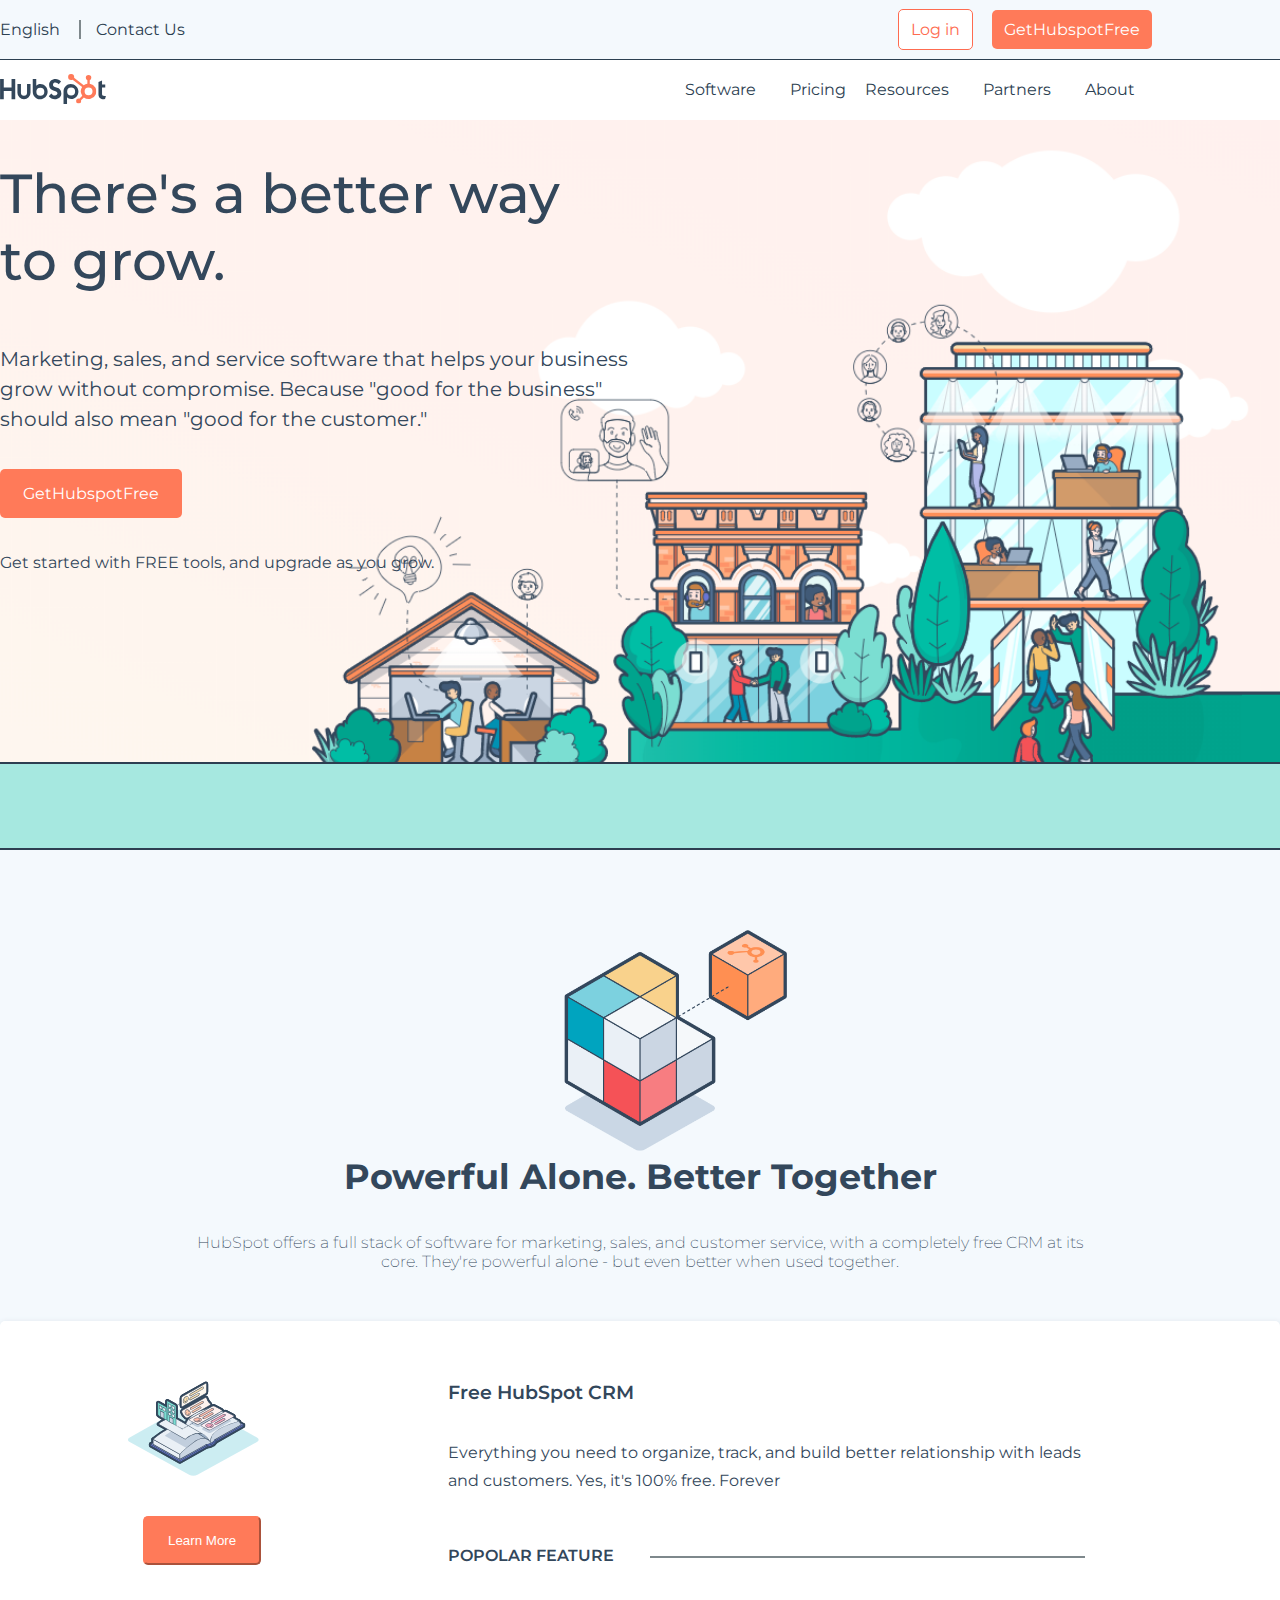
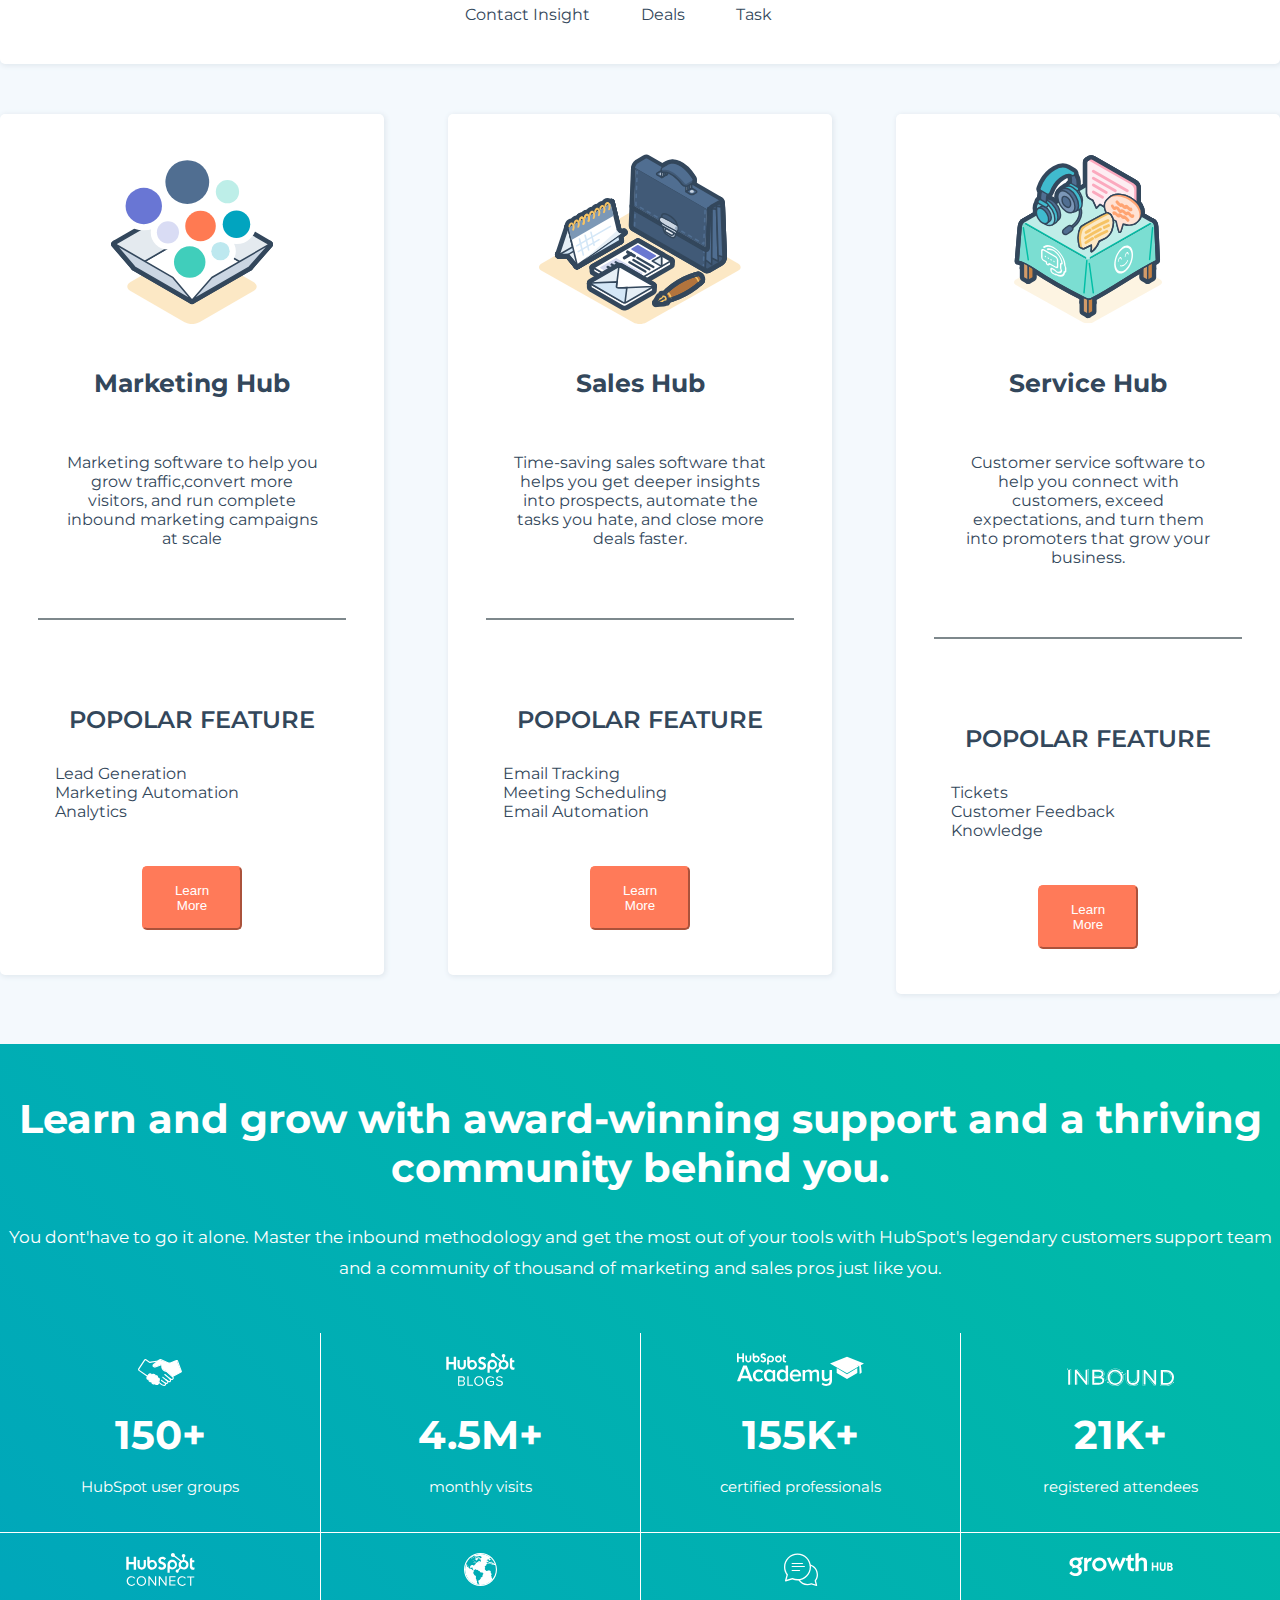
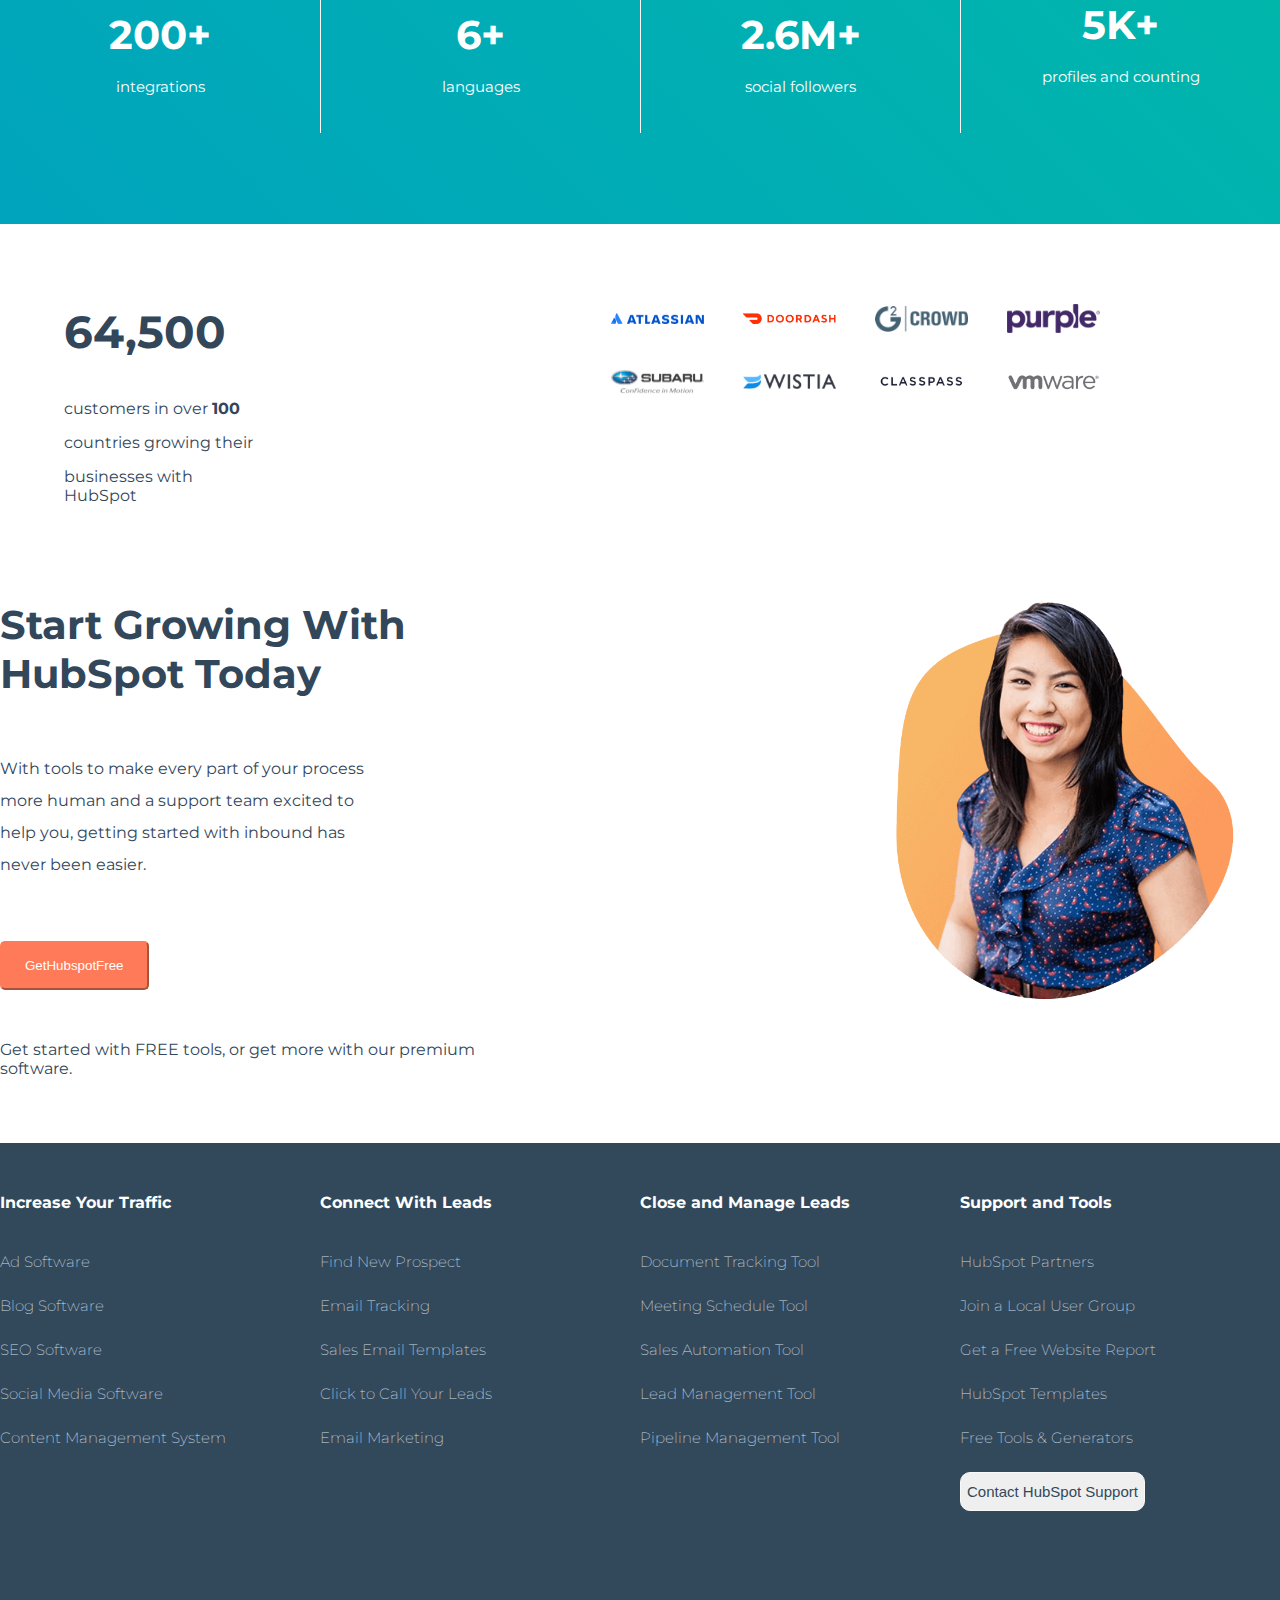
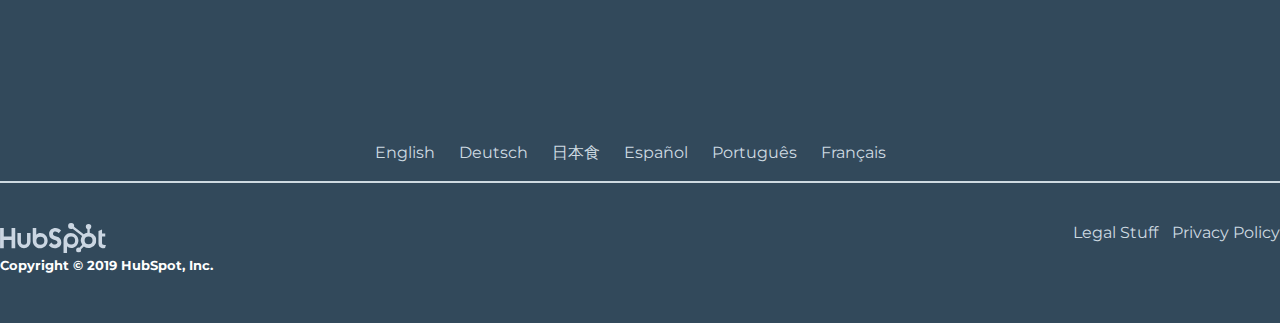
==== commit 86165377: "update esercizio pulizia classi e button" ====
--- a/index.html
+++ b/index.html
@@ -14,7 +14,8 @@
     <!-- intestazione pagina -->
     <header>
       <div class="row topheader">
-        <div class="container header top">
+        <!-- container header top -->
+        <div class="container header">
           <div class="boxheaderfloat top left">
             <i class="fas fa-globe-europe"></i>
             <span>English</span>
@@ -23,28 +24,30 @@
           </div>
           <div class="boxheaderfloat top right">
             <a class="noline" href="#"><i class="fas fa-search"></i></a>
-            <button id="buttonwhite" class="button" type="button" name="button"><a class="noline" href="#">Log in</a></button>
-            <button id="buttonslim" class="button orange" type="button" name="button"><a class="noline button" href="#">GetHubspotFree</a></button>
+            <a id="buttonwhite" class="button noline" href="#">Log in</a>
+            <!-- <button id="buttonwhite" class="button" type="button" name="button"></button> -->
+            <a id="buttonslim" class="button orange noline button" href="#">GetHubspotFree</a>
           </div>
         </div>
       </div>
 
       <div class="row nav">
-        <div class="container header bottom">
+        <!-- container header bottom -->
+        <nav class="container header">
           <div class="boxheaderfloat bottom left">
             <a href="#"><img src="img/logo.svg" alt=""></a>
           </div>
           <div class="boxheaderfloat bottom right">
             <ul>
-              <li class="listinline">Software<i class="fas fa-chevron-down"></i>
+              <li class="listinline"><a class="noline" href="#">Software<i class="fas fa-chevron-down"></i></a>
               </li>
               <li class="listinline"><a class="noline" href="#">Pricing</a></li>
-              <li class="listinline">Resources<i class="fas fa-chevron-down"></i></li>
-              <li class="listinline">Partners<i class="fas fa-chevron-down"></i></li>
-              <li class="listinline">About<i class="fas fa-chevron-down"></i></li>
+              <li class="listinline"><a class="noline" href="#">Resources<i class="fas fa-chevron-down"></i></a></li>
+              <li class="listinline"><a class="noline" href="#">Partners<i class="fas fa-chevron-down"></i></a></li>
+              <li class="listinline"><a class="noline" href="#">About<i class="fas fa-chevron-down"></i></a></li>
             </ul>
           </div>
-        </div>
+        </nav>
       </div>
     </header>
 
@@ -54,9 +57,7 @@
         <h1>There's a better way to grow.</h1>
         <p>Marketing, sales, and service software that helps your business grow without compromise. Because "good for the business" should also mean "good for the customer."
         </p>
-        <button class="button orange big" type="button" name="button">
-          <a class="noline button" href="#">GetHubspotFree</a>
-        </button>
+        <a class="button orange big noline button" href="#">GetHubspotFree</a>
         <span>Get started with FREE tools, and upgrade as you grow.</span>
       </div>
       <div class="pagedivision">
@@ -65,20 +66,23 @@
 
     <!-- parte centrale di pagina -->
     <main>
-      <div class="contenitore azzurro">
+      <div id="contenitoreazzurro">
         <div class="container titlemain">
           <img src="img/cube.png" alt="">
           <h2>Powerful Alone. Better Together</h2>
           <p>HubSpot offers a full stack of software for marketing, sales, and customer service, with a completely free CRM at its core. They're powerful alone - but even better when used together.
           </p>
         </div>
-
-        <div class="container main top">
-          <section class="section main first">
+<!-- container main top -->
+        <div class="container">
+          <!-- prima sezione main -->
+          <section id="mainfirst">
             <div class="row">
               <div class="columns mainfirstleft ">
                 <img src="img/book.svg" alt="immagine libro">
-                <button class="button orange big" type="button" name="button"><a class="noline button" href="#">Learn More</a></button>
+                <button class="button orange big" type="button">
+                  <a class="noline button" href="#">Learn More</a>
+                </button>
               </div>
               <div class="columns mainfirstright">
                 <h3>Free HubSpot CRM</h3>
@@ -95,10 +99,10 @@
               </div>
             </div>
           </section>
-
-          <section class="section main second">
+<!-- seconda sezione main -->
+          <section>
             <div class="row">
-              <div class="columns mainsecond left">
+              <div class="columns mainsecond">
                 <div class="boxcentrato">
                   <img src="img/marketing.svg" alt="">
                   <h3>Marketing Hub</h3>
@@ -128,7 +132,7 @@
                 </ul>
                 <button class="button orange big" type="button" name="button"><a class="noline button" href="#">Learn More</a></button>
               </div>
-              <div class="columns mainsecond right">
+              <div class="columns mainsecond">
                 <div class="boxcentrato">
                   <img src="img/service.svg" alt="">
                   <h3>Service Hub</h3>
@@ -148,13 +152,15 @@
         </div>
       </div>
 
-      <div class="contenitore verde">
-        <section class="section main third">
+      <div id="contenitoreverde">
+        <section>
+          <!-- contenitore titolo sezion terza -->
           <div class="container titlesectionthird">
             <h2>Learn and grow with award-winning support and a thriving community behind you.</h2>
             <p>You dont'have to go it alone. Master the inbound methodology and get the most out of your tools with HubSpot's legendary customers support team and a community of thousand of marketing and sales pros just like you.</p>
           </div>
-          <div class="container table">
+          <!-- contenitore finta tabella -->
+          <div class="container">
             <div class="row">
               <div class="blockinfo middle top">
                 <img src="img/homepage_community_agency.svg" alt="">
@@ -205,7 +211,7 @@
       </div>
 
       <div class="container main bottom">
-        <section class="section main four">
+        <section>
           <div class="row">
             <div class="blockinfo bottom up left">
               <h2>64,500</h2>
@@ -247,10 +253,13 @@
 
     <!-- piè di pagina  -->
     <footer>
-      <div class="container footer">
-        <section class="section footer first">
+      <!-- container footer -->
+      <div class="container">
+        <!-- sezione footer prima -->
+        <section id="footerfirst">
           <div class="row">
-            <div class="list one">
+            <!-- prima lista footer -->
+            <div class="list">
               <h4>Increase Your Traffic</h4>
               <ul>
                 <li><a class="noline" href="#">Ad Software</a></li>
@@ -260,7 +269,8 @@
                 <li><a class="noline" href="#">Content Management System</a></li>
               </ul>
             </div>
-            <div class="list two">
+            <!-- seconda lista footer -->
+            <div class="list">
               <h4>Connect With Leads</h4>
               <ul>
                 <li><a class="noline" href="#">Find New Prospect</a></li>
@@ -270,7 +280,8 @@
                 <li><a class="noline" href="#">Email Marketing</a></li>
               </ul>
             </div>
-            <div class="list three">
+            <!-- terza lista footer -->
+            <div class="list">
               <h4>Close and Manage Leads</h4>
               <ul>
                 <li><a class="noline" href="#">Document Tracking Tool</a></li>
@@ -280,6 +291,7 @@
                 <li><a class="noline" href="#">Pipeline Management Tool</a></li>
               </ul>
             </div>
+            <!-- quarta lista footer -->
             <div class="list four">
               <h4>Support and Tools</h4>
               <ul>
@@ -300,9 +312,9 @@
             </div>
           </div>
         </section>
-
-        <section class="section footer second">
-          <div class="language">
+<!-- sezione footer seconda -->
+        <section>
+          <div id="language">
             <ul>
               <li><a class="noline" href="#">English</a></li>
               <li><a class="noline" href="#">Deutsch</a></li>
--- a/css/master.css
+++ b/css/master.css
@@ -21,7 +21,7 @@
   margin: 0 auto;
 }
 
-.contentjumbo, .container.main.bottom, .contenitore.azzurro{
+.contentjumbo, .container.main.bottom, #contenitoreazzurro{
   color: #33475B;
 }
 
@@ -106,8 +106,9 @@
 }
 
 #buttonwhite{
-  border-color: rgb(254, 107, 80);
+  border: 1px solid rgb(254, 107, 80);
   background-color: #fff;
+  color: rgb(254, 107, 80);
   margin-right: 15px;
   margin-left: 15px;
 }
@@ -189,12 +190,12 @@
 }
 
 /* regole di main */
-.section.main.first, .columns.mainsecond{
+#mainfirst, .columns.mainsecond{
   box-shadow: 1px 1px 5px 1px rgb(226, 233, 239);
   border-radius: 5px;
 }
 
-.contenitore.azzurro{
+#contenitoreazzurro{
   background-color: #f4f9fd;
 }
 
@@ -220,7 +221,7 @@
 }
 
 /* regole prima sezione main */
-.section.main.first{
+#mainfirst{
   background-color: #fff;
 }
 
@@ -335,7 +336,7 @@
 }
 
 /* regole terza sezione main */
-.contenitore.verde{
+#contenitoreverde{
   height: 780px;
   background-image: linear-gradient(45deg
   ,#00a4bd,#00bda5);
@@ -467,7 +468,7 @@
 }
 
 /* section footer one */
-.section.footer.first{
+#footerfirst{
   margin-bottom: 50px;
 }
 
@@ -512,22 +513,22 @@
   padding-right: 23px;
 }
 
-#linksocial>a, .list.four button, .list a, .language a, .asidefooter.right>a{
+#linksocial>a, .list.four button, .list a, #language a, .asidefooter.right>a{
   color: rgb(206, 218, 225);
 }
 
 /* sezione footer second */
-.language{
+#language{
   text-align: center;
 }
 
-.language li{
+#language li{
   display: inline-block;
   padding-right: 20px;
   padding-bottom: 17px;
 }
 
-.language>hr{
+#language>hr{
   border: 1px solid rgb(206, 218, 225);
 }
 
@@ -540,14 +541,14 @@
   float: left;
 }
 
+.asidefooter.left>h5{
+  color: #fff;
+}
+
 .asidefooter.right{
   float: right;
 }
 
-.asidefooter.left>h5{
-  color: #fff;
-}
-
 .asidefooter.right>a{
   padding-left: 10px;
 }
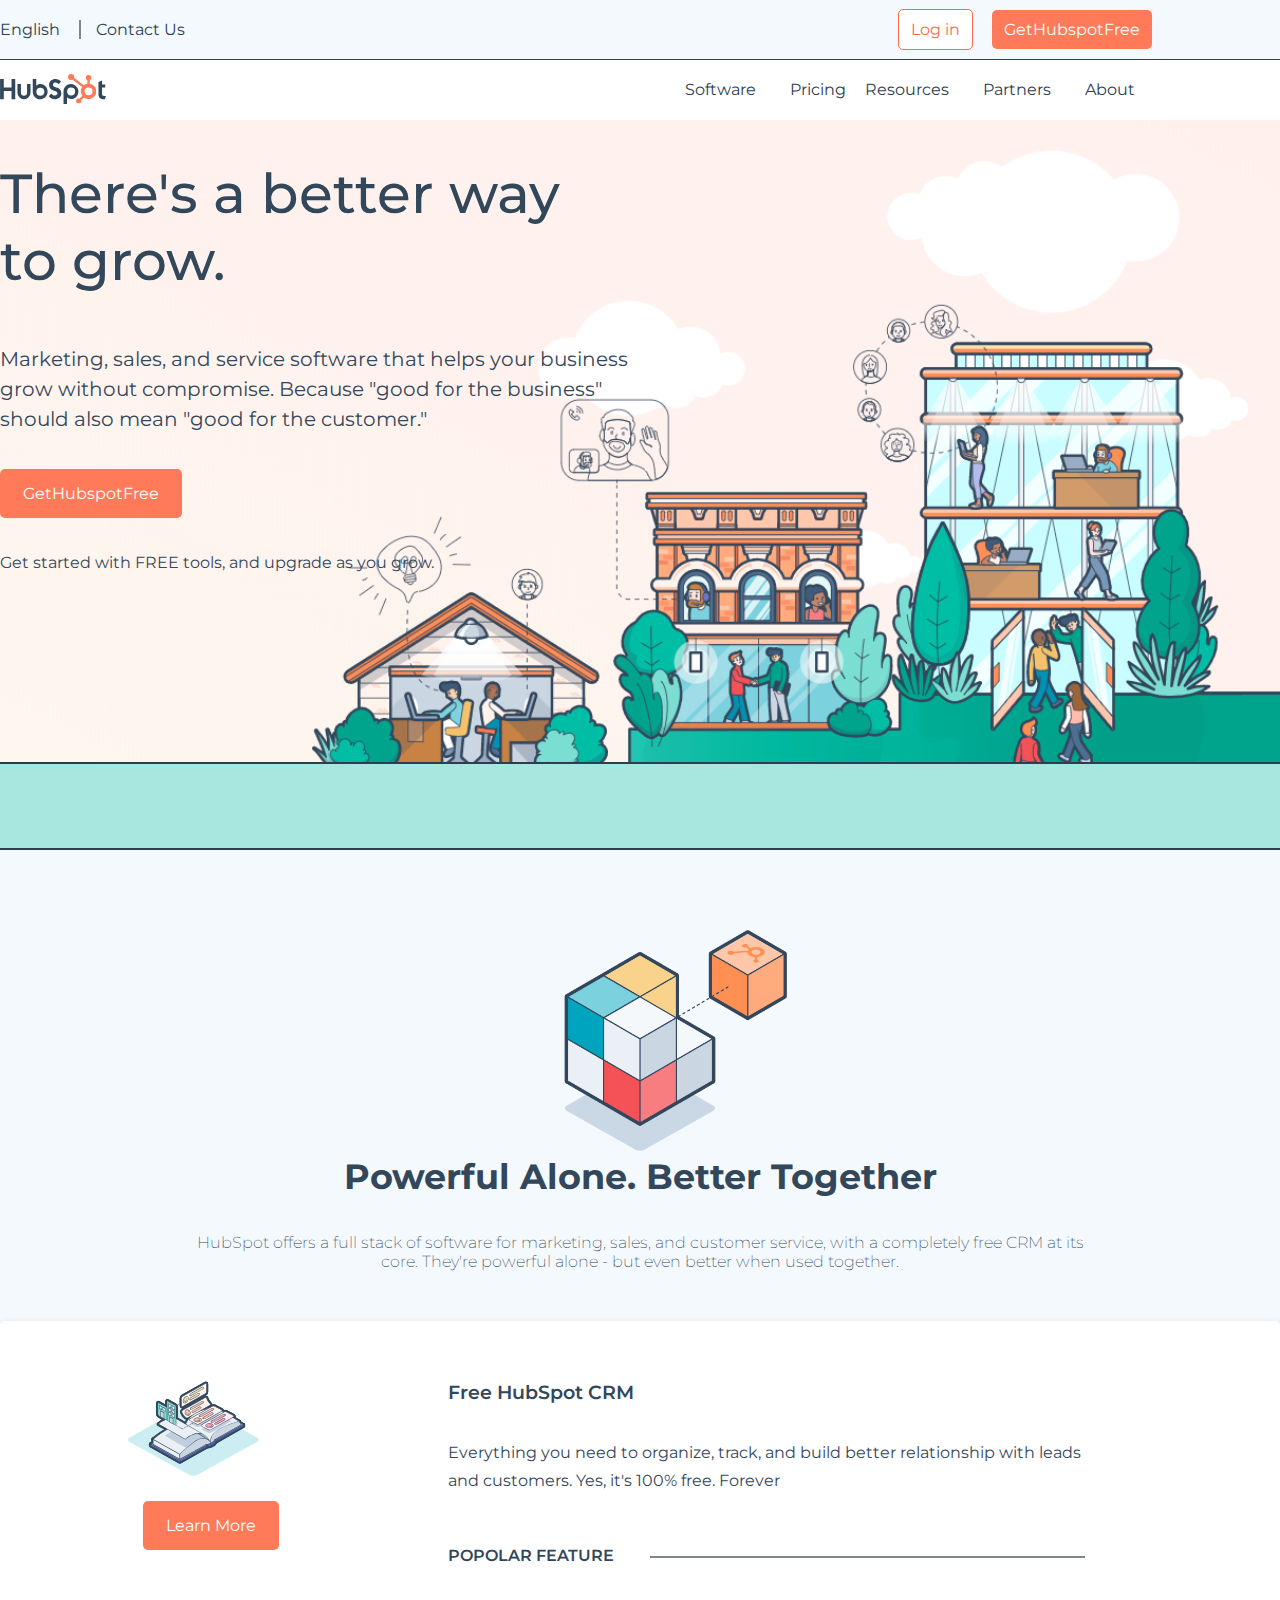
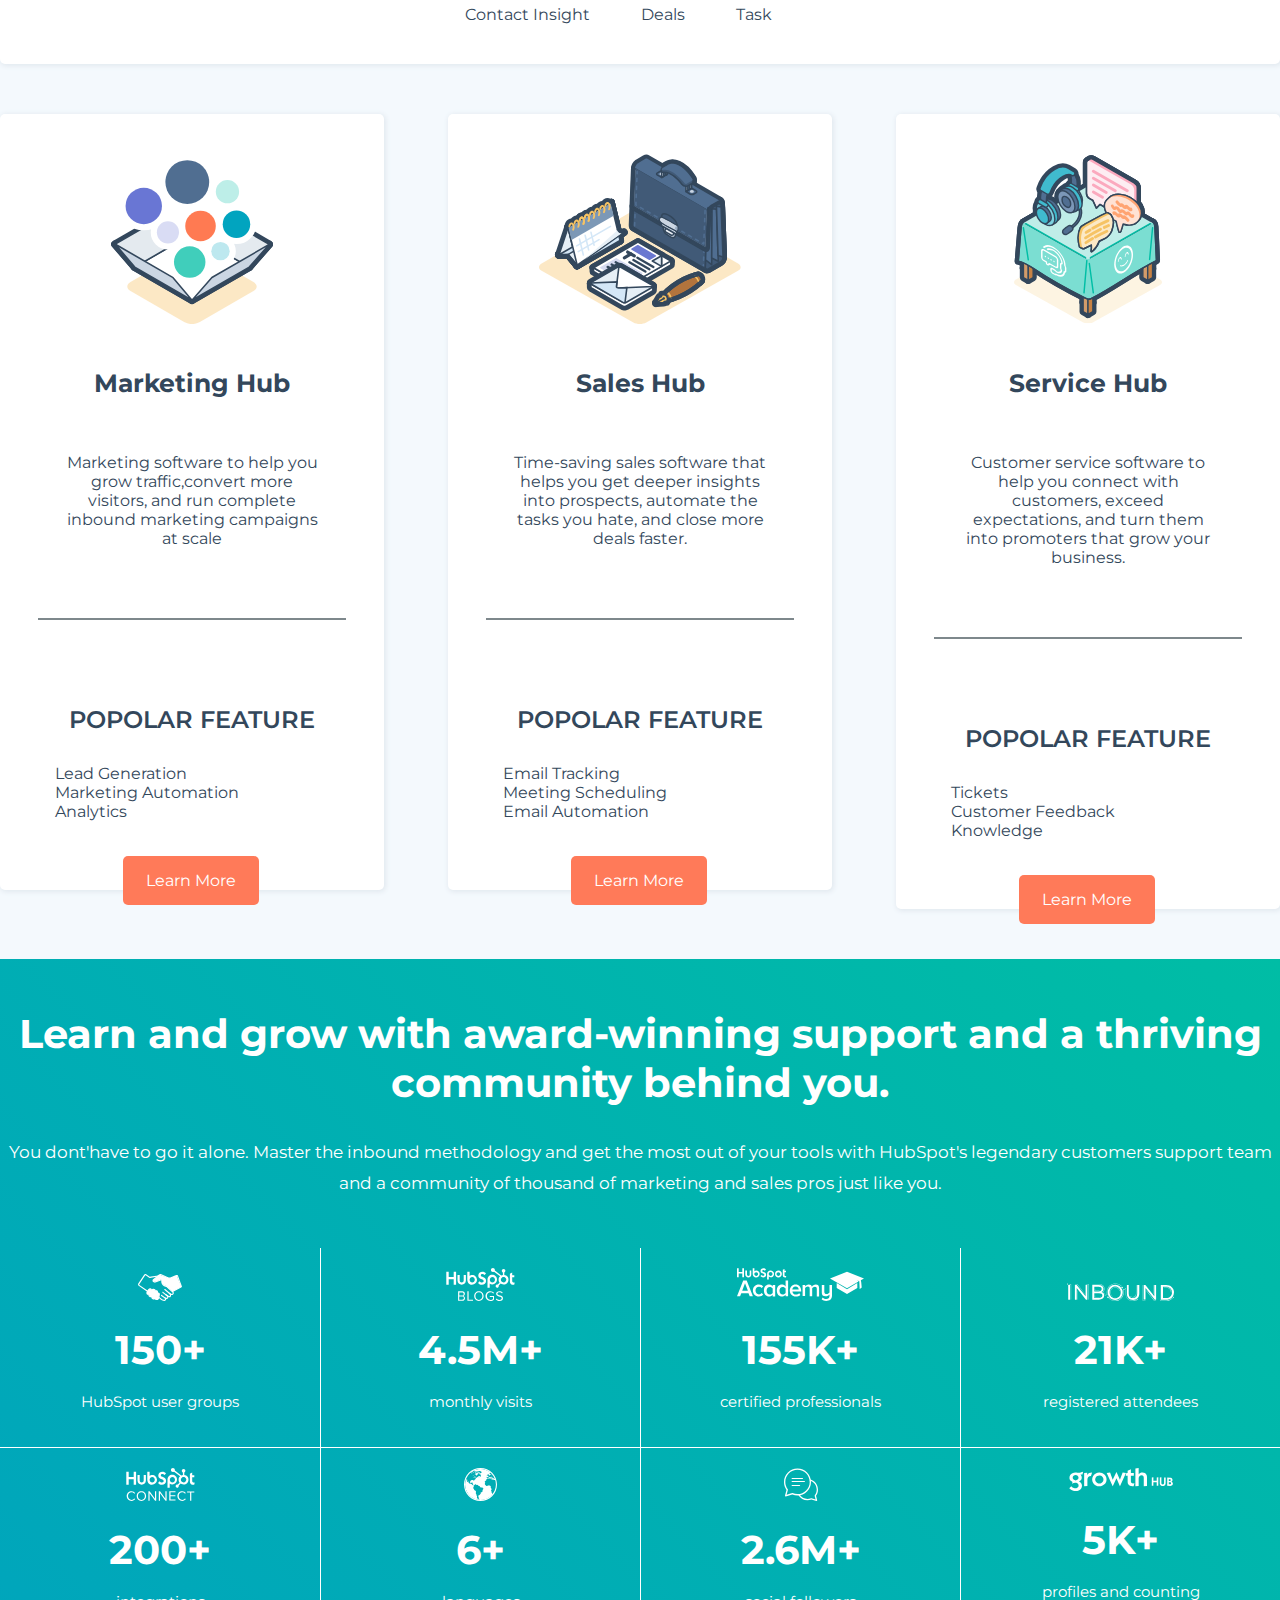
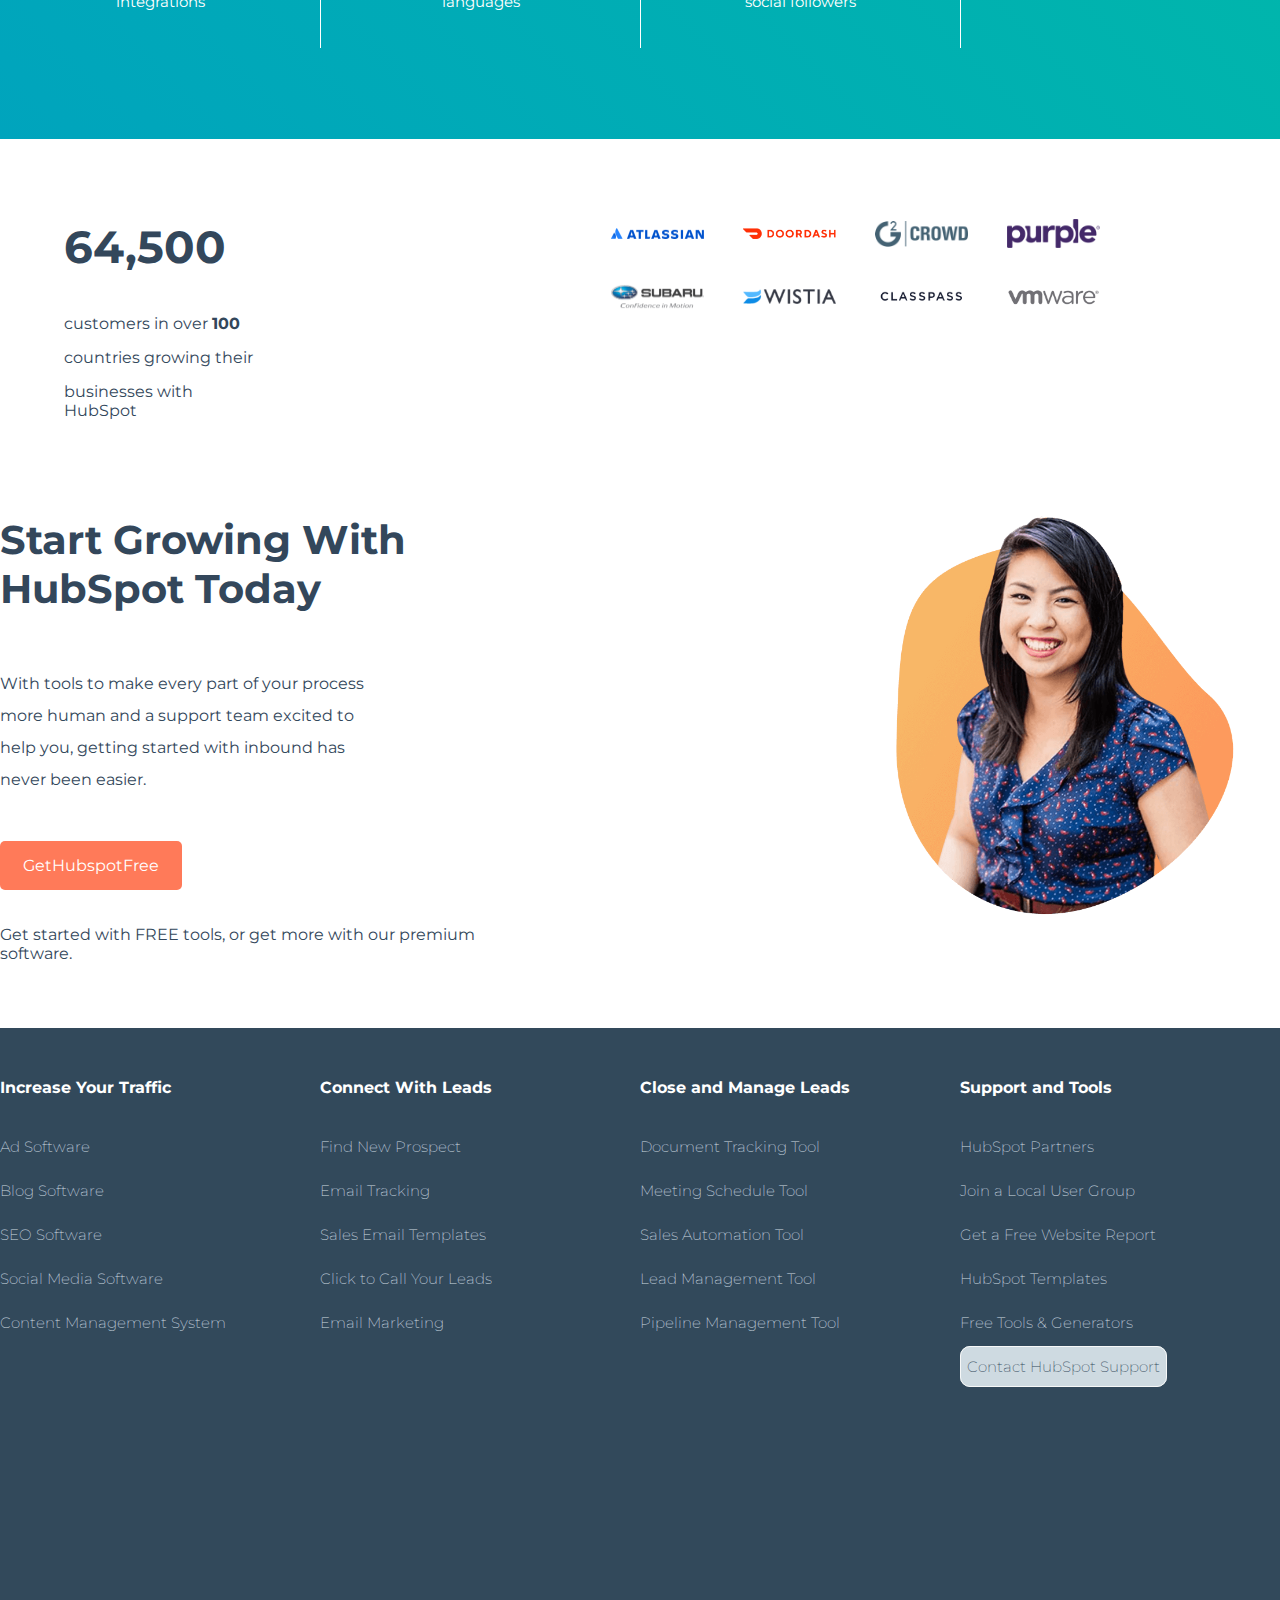
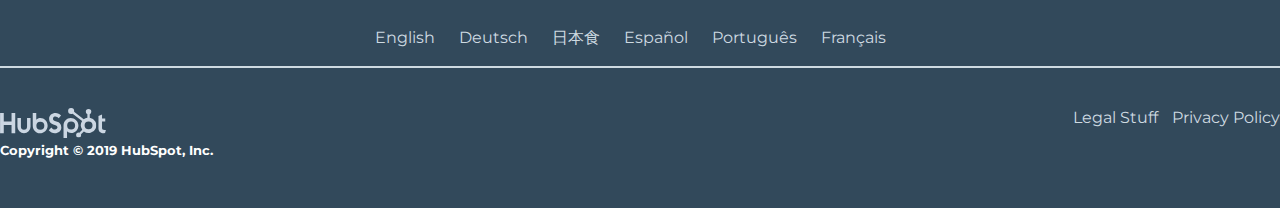
==== commit 8484e81f: "update button" ====
--- a/index.html
+++ b/index.html
@@ -80,9 +80,7 @@
             <div class="row">
               <div class="columns mainfirstleft ">
                 <img src="img/book.svg" alt="immagine libro">
-                <button class="button orange big" type="button">
-                  <a class="noline button" href="#">Learn More</a>
-                </button>
+                <a class="button orange big noline button" href="#">Learn More</a>
               </div>
               <div class="columns mainfirstright">
                 <h3>Free HubSpot CRM</h3>
@@ -115,7 +113,8 @@
                   <li><i class="fas fa-check-circle"></i>Marketing Automation</li>
                   <li><i class="fas fa-check-circle"></i>Analytics</li>
                 </ul>
-                <button class="button orange big" type="button" name="button"><a class="noline button" href="#">Learn More</a></button>
+                <a class="button orange big noline button " href="#">Learn More</a>
+                <!-- <button class="button orange big" type="button" name="button"></button> -->
               </div>
               <div class="columns mainsecond central">
                 <div class="boxcentrato">
@@ -130,7 +129,7 @@
                   <li><i class="fas fa-check-circle"></i>Meeting Scheduling</li>
                   <li><i class="fas fa-check-circle"></i>Email Automation</li>
                 </ul>
-                <button class="button orange big" type="button" name="button"><a class="noline button" href="#">Learn More</a></button>
+                <a class="button orange big noline button" href="#">Learn More</a>
               </div>
               <div class="columns mainsecond">
                 <div class="boxcentrato">
@@ -145,7 +144,7 @@
                   <li><i class="fas fa-check-circle"></i>Customer Feedback</li>
                   <li><i class="fas fa-check-circle"></i>Knowledge</li>
                 </ul>
-                <button class="button orange big" type="button" name="button"><a class="noline button" href="#">Learn More</a></button>
+                <a class="button orange big noline button" href="#">Learn More</a>
               </div>
             </div>
           </section>
@@ -240,7 +239,7 @@
             <div class="blockinfo bottom down left">
               <h2>Start Growing With HubSpot Today</h2>
               <p>With tools to make every part of your process more human and a support team excited to help you, getting started with inbound has never been easier.</p>
-              <button class="button orange big" type="button" name="button"><a class="noline button" href="#">GetHubspotFree</a></button>
+              <a class="button orange big noline button" href="#">GetHubspotFree</a>
               <span>Get started with FREE tools, or get more with our premium software.</span>
             </div>
             <div class="blockinfo bottom down right">
@@ -300,7 +299,7 @@
                 <li><a class="noline" href="#">Get a Free Website Report</a></li>
                 <li><a class="noline" href="#">HubSpot Templates</a></li>
                 <li><a class="noline" href="#">Free Tools & Generators</a></li>
-                <li><button type="button" name="button"><a class="noline" href="#">Contact HubSpot Support</a></button></li>
+                <li><a id="buttonfooter" class="noline" href="#">Contact HubSpot Support</a></li>
                 <li id="linksocial">
                   <a href="#"><i class="fab fa-facebook-f"></i></a>
                   <a href="#"><i class="fab fa-instagram"></i></a>
--- a/css/master.css
+++ b/css/master.css
@@ -36,7 +36,6 @@
 .button.orange{
   background-color: #ff7a59;
   border-color: #ff7a59;
-  color: #fff;
 }
 
 .noline.button{
@@ -238,12 +237,11 @@
 .columns.mainfirstleft>img{
   width: 41%;
   display: block;
-}
-
-.columns.mainfirstleft>button{
-  margin-top: 40px;
+  margin-bottom: 40px;
+}
+
+.columns.mainfirstleft>a{
   margin-left: 15px;
-  padding-bottom: 60px;
 }
 
 .columns.mainfirstright{
@@ -329,10 +327,12 @@
   list-style-type: none;
   margin-left: 10%;
   margin-top: 30px;
-}
-
-.columns.mainsecond>button{
-  margin: 45px 37%;
+  margin-bottom: 50px;
+}
+
+.columns.mainsecond>a{
+  margin-left: 32%;
+  margin-top: 20px;
 }
 
 /* regole terza sezione main */
@@ -448,12 +448,9 @@
   line-height: 2;
 }
 
-.blockinfo.bottom.down.left>button{
-  margin-bottom: 50px;
-}
-
 .blockinfo.bottom.down.left>span{
   display: block;
+  margin-top: 50px;
   margin-bottom: 65px;
 }
 
@@ -499,13 +496,11 @@
   font-weight: 200;
 }
 
-.list.four button{
+#buttonfooter{
   padding: 10px 6px;
   border-radius: 10px;
   border: 1px solid rgb(247, 248, 248);
-}
-
-.list.four button>a{
+  background-color: rgb(206, 218, 225);
   color: #32495b;
 }
 
@@ -513,7 +508,7 @@
   padding-right: 23px;
 }
 
-#linksocial>a, .list.four button, .list a, #language a, .asidefooter.right>a{
+#linksocial>a, .list a, #language a, .asidefooter.right>a{
   color: rgb(206, 218, 225);
 }
 
